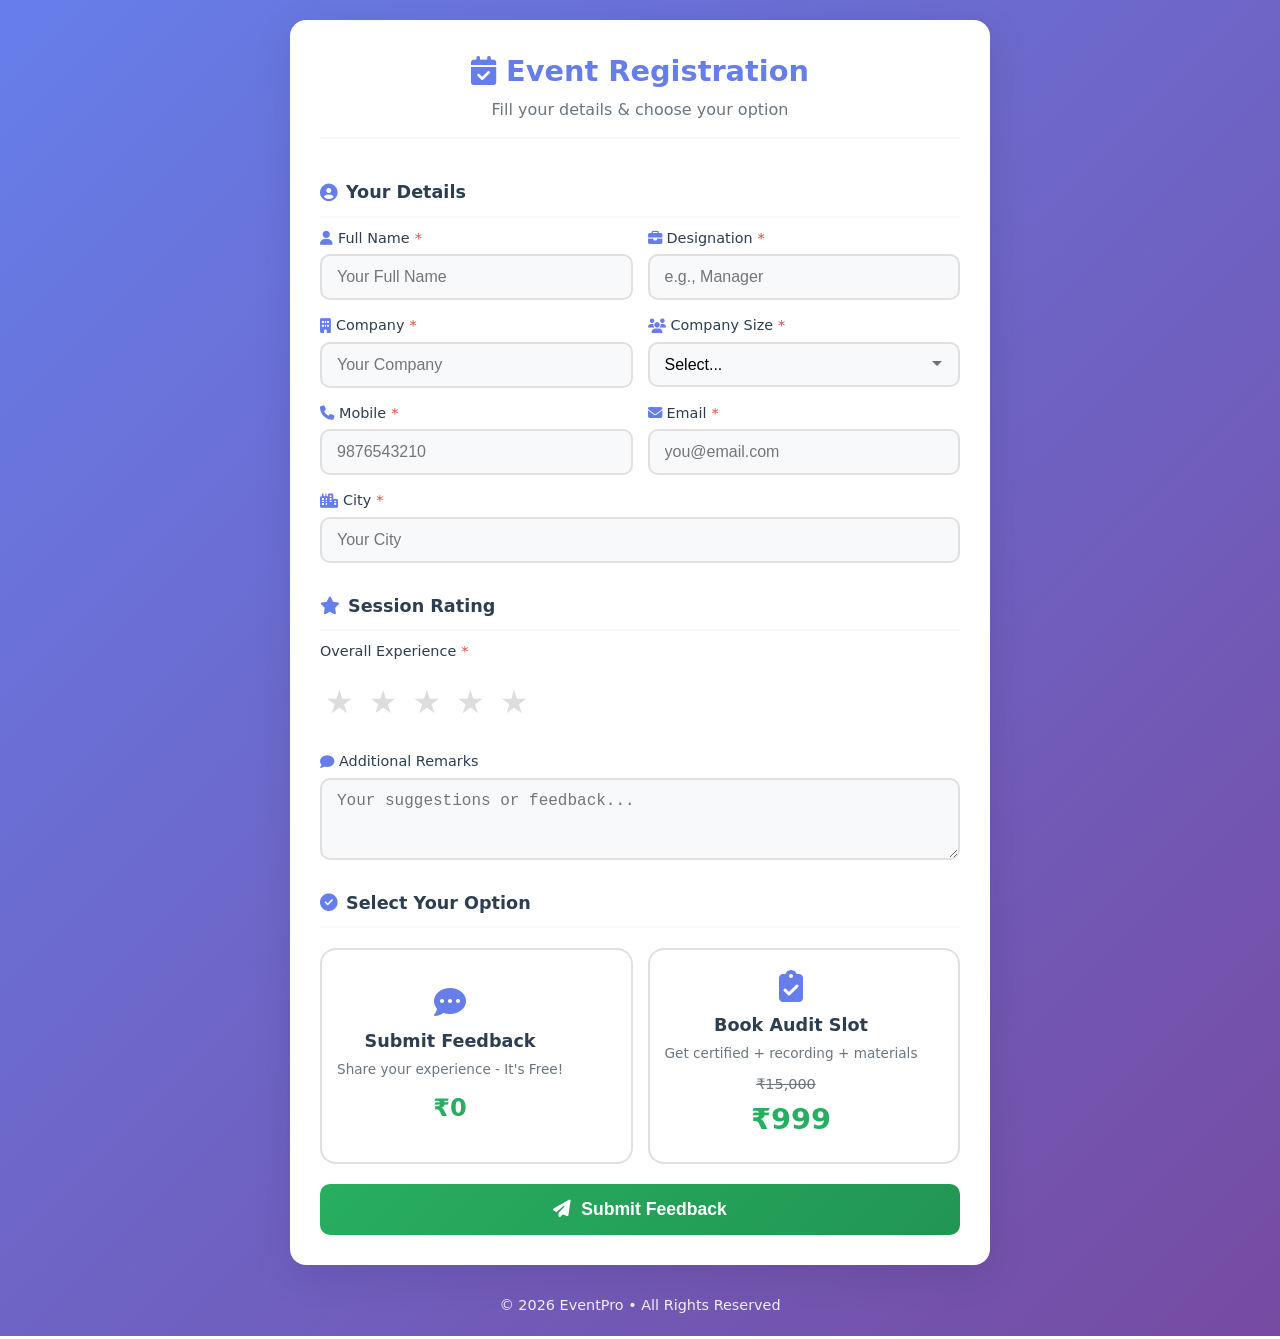
==== index.html @ dfa004ed "solve the error" ====
<!DOCTYPE html>
<html lang="en">
<head>
    <meta charset="UTF-8">
    <meta name="viewport" content="width=device-width, initial-scale=1.0, maximum-scale=1.0, user-scalable=no">
    <title>Event Registration - EventPro</title>
    <link rel="stylesheet" href="css/style.css">
    <link rel="stylesheet" href="https://cdnjs.cloudflare.com/ajax/libs/font-awesome/6.4.0/css/all.min.css">
</head>
<body>
    <div class="form-container">
        <!-- Header -->
        <div class="form-header">
            <h1><i class="fas fa-calendar-check"></i> Event Registration</h1>
            <p class="subtitle">Fill your details & choose your option</p>
        </div>
        
        <form id="unifiedForm" class="main-form" novalidate>
            <!-- Section 1: Personal Details -->
            <div class="section-title"><i class="fas fa-user-circle"></i> Your Details</div>
            
            <div class="form-row">
                <div class="field">
                    <label for="name"><i class="fas fa-user"></i> Full Name <span class="req">*</span></label>
                    <input type="text" id="name" name="name" placeholder="Your Full Name" required>
                </div>
                <div class="field">
                    <label for="designation"><i class="fas fa-briefcase"></i> Designation <span class="req">*</span></label>
                    <input type="text" id="designation" name="designation" placeholder="e.g., Manager" required>
                </div>
            </div>
            
            <div class="form-row">
                <div class="field">
                    <label for="company"><i class="fas fa-building"></i> Company <span class="req">*</span></label>
                    <input type="text" id="company" name="company" placeholder="Your Company" required>
                </div>
                <div class="field">
                    <label for="employees"><i class="fas fa-users"></i> Company Size <span class="req">*</span></label>
                    <select id="employees" name="employees" required>
                        <option value="">Select...</option>
                        <option value="1-10">1-10 Employees</option>
                        <option value="11-50">11-50 Employees</option>
                        <option value="51-200">51-200 Employees</option>
                        <option value="201-500">201-500 Employees</option>
                        <option value="500+">500+ Employees</option>
                    </select>
                </div>
            </div>
            
            <div class="form-row">
                <div class="field">
                    <label for="phone"><i class="fas fa-phone"></i> Mobile <span class="req">*</span></label>
                    <input type="tel" id="phone" name="phone" placeholder="9876543210" pattern="[6-9][0-9]{9}" required>
                </div>
                <div class="field">
                    <label for="email"><i class="fas fa-envelope"></i> Email <span class="req">*</span></label>
                    <input type="email" id="email" name="email" placeholder="you@email.com" required>
                </div>
            </div>
            
            <div class="form-row">
                <div class="field full">
                    <label for="city"><i class="fas fa-city"></i> City <span class="req">*</span></label>
                    <input type="text" id="city" name="city" placeholder="Your City" required>
                </div>
            </div>
            
            <!-- Section 2: Session Rating -->
            <div class="section-title"><i class="fas fa-star"></i> Session Rating</div>
            <div class="form-row">
                <div class="field full">
                    <label>Overall Experience <span class="req">*</span></label>
                    <div class="star-rating" id="starRating">
                        <input type="radio" id="star5" name="rating" value="5"><label for="star5">★</label>
                        <input type="radio" id="star4" name="rating" value="4"><label for="star4">★</label>
                        <input type="radio" id="star3" name="rating" value="3"><label for="star3">★</label>
                        <input type="radio" id="star2" name="rating" value="2"><label for="star2">★</label>
                        <input type="radio" id="star1" name="rating" value="1" required><label for="star1">★</label>
                    </div>
                </div>
            </div>
            
            <div class="form-row">
                <div class="field full">
                    <label for="remarks"><i class="fas fa-comment"></i> Additional Remarks</label>
                    <textarea id="remarks" name="remarks" rows="3" placeholder="Your suggestions or feedback..."></textarea>
                </div>
            </div>
            
            <!-- Section 3: Choose Your Option -->
            <div class="section-title"><i class="fas fa-check-circle"></i> Select Your Option</div>
            <div class="option-selector">
                <label class="option-card feedback-option" data-value="feedback">
                    <input type="radio" name="form_type" value="feedback" checked>
                    <div class="option-content">
                        <i class="fas fa-comment-dots"></i>
                        <h3>Submit Feedback</h3>
                        <p>Share your experience - It's Free!</p>
                        <span class="price">₹0</span>
                    </div>
                </label>
                
                <label class="option-card audit-option" data-value="audit">
                    <input type="radio" name="form_type" value="audit">
                    <div class="option-content">
                        <i class="fas fa-clipboard-check"></i>
                        <h3>Book Audit Slot</h3>
                        <p>Get certified + recording + materials</p>
                        <div class="price-box">
                            <span class="old-price">₹15,000</span>
                            <span class="new-price">₹999</span>
                        </div>
                    </div>
                </label>
            </div>
            
            <!-- Payment Info (Hidden by default) -->
            <div id="paymentInfo" class="payment-info hidden">
                <div class="payment-card">
                    <div class="price-display">
                        <span class="current-price">₹999</span>
                        <span class="original-price">₹15,000</span>
                        <span class="discount-badge">93% OFF</span>
                    </div>
                    <p><i class="fas fa-lock"></i> Secure payment via Razorpay</p>
                    <div class="payment-methods">
                        <span><i class="fas fa-credit-card"></i> Cards</span>
                        <span><i class="fas fa-wallet"></i> UPI</span>
                        <span><i class="fas fa-university"></i> Net Banking</span>
                    </div>
                </div>
            </div>
            
            <!-- Submit Button -->
            <div class="form-actions">
                <button type="submit" id="submitBtn" class="btn-submit">
                    <i class="fas fa-paper-plane"></i> <span id="btnText">Submit Feedback</span>
                </button>
            </div>
        </form>
        
        <!-- Success Message -->
        <div id="successMsg" class="success-message hidden">
            <div class="success-icon"><i class="fas fa-check-circle"></i></div>
            <h3 id="successTitle">Thank You!</h3>
            <p id="successText">Your feedback has been submitted successfully.</p>
            
            <div id="receiptSection" class="receipt-details hidden">
                <p><strong>Name:</strong> <span id="receiptName"></span></p>
                <p><strong>Email:</strong> <span id="receiptEmail"></span></p>
                <p><strong>Payment ID:</strong> <span id="receiptPaymentId"></span></p>
                <p><strong>Amount:</strong> <span id="receiptAmount"></span></p>
                <p><strong>Registration Type:</strong> <span id="receiptType"></span></p>
            </div>
            
            <div class="success-actions">
                <a href="index.html" class="btn-home"><i class="fas fa-home"></i> Back to Home</a>
            </div>
        </div>
    </div>
    
    <!-- Toast Notification -->
    <div id="toast" class="toast hidden"></div>
    
    <!-- Loader -->
    <div id="loader" class="loader hidden">
        <div class="spin"></div>
        <p id="loaderText">Processing...</p>
    </div>
    
    <footer>
        <p>© 2026 EventPro • All Rights Reserved</p>
    </footer>
    
    <script src="js/script.js"></script>
</body>
</html>
---- css/style.css ----
/* ===== VARIABLES ===== */
:root {
    --primary: #667eea;
    --primary-dark: #5568d3;
    --secondary: #764ba2;
    --success: #27ae60;
    --success-dark: #219653;
    --danger: #e74c3c;
    --warning: #f39c12;
    --dark: #2c3e50;
    --light: #f8f9fa;
    --gray: #6c757d;
    --border: #e0e0e0;
    --shadow: 0 10px 40px rgba(0,0,0,0.1);
    --radius: 16px;
    --radius-sm: 10px;
    --transition: all 0.3s ease;
}

/* ===== RESET ===== */
* {
    margin: 0;
    padding: 0;
    box-sizing: border-box;
}

body {
    font-family: 'Segoe UI', system-ui, sans-serif;
    background: linear-gradient(135deg, #667eea 0%, #764ba2 100%);
    min-height: 100vh;
    display: flex;
    flex-direction: column;
    align-items: center;
    justify-content: center;
    padding: 20px;
    color: var(--dark);
    line-height: 1.5;
}

/* ===== LANDING PAGE ===== */
.landing-body {
    background: linear-gradient(135deg, #667eea 0%, #764ba2 50%, #f093fb 100%);
}

.landing-wrapper {
    max-width: 1000px;
    width: 100%;
}

.landing-header {
    text-align: center;
    color: white;
    margin-bottom: 40px;
}

.landing-header h1 {
    font-size: 2.2rem;
    margin-bottom: 10px;
    text-shadow: 0 2px 10px rgba(0,0,0,0.2);
}

.landing-subtitle {
    font-size: 1.2rem;
    opacity: 0.95;
}

.cards-container {
    display: grid;
    grid-template-columns: repeat(auto-fit, minmax(300px, 1fr));
    gap: 30px;
    margin-bottom: 30px;
}

.selection-card {
    background: white;
    border-radius: var(--radius);
    padding: 30px 25px;
    text-align: center;
    position: relative;
    transition: var(--transition);
    box-shadow: var(--shadow);
}

.selection-card:hover {
    transform: translateY(-10px);
    box-shadow: 0 20px 50px rgba(0,0,0,0.2);
}

.feedback-card {
    border-top: 5px solid var(--success);
}

.audit-card {
    border-top: 5px solid var(--warning);
}

.card-icon {
    width: 80px;
    height: 80px;
    border-radius: 50%;
    display: flex;
    align-items: center;
    justify-content: center;
    margin: 0 auto 20px;
    font-size: 2.5rem;
    color: white;
}

.feedback-card .card-icon {
    background: linear-gradient(135deg, var(--success), var(--success-dark));
}

.audit-card .card-icon {
    background: linear-gradient(135deg, var(--warning), #e67e22);
}

.offer-badge {
    position: absolute;
    top: 15px;
    right: 15px;
    background: linear-gradient(135deg, #ff6b6b, #ee5a24);
    color: white;
    padding: 5px 15px;
    border-radius: 20px;
    font-weight: bold;
    font-size: 0.8rem;
    animation: pulse 2s infinite;
}

.selection-card h2 {
    margin-bottom: 10px;
    color: var(--dark);
}

.selection-card p {
    color: var(--gray);
    margin-bottom: 20px;
}

.price-tag {
    margin: 15px 0;
}

.old-price {
    font-size: 1.2rem;
    color: var(--gray);
    text-decoration: line-through;
    margin-right: 10px;
}

.new-price {
    font-size: 2rem;
    font-weight: bold;
    color: var(--success);
}

.card-features {
    display: flex;
    flex-wrap: wrap;
    gap: 10px;
    justify-content: center;
    margin: 20px 0;
}

.card-features span {
    background: var(--light);
    padding: 5px 12px;
    border-radius: 20px;
    font-size: 0.85rem;
    color: var(--gray);
}

.card-features i {
    color: var(--success);
    margin-right: 5px;
}

.card-btn {
    display: inline-block;
    padding: 12px 30px;
    border-radius: 30px;
    text-decoration: none;
    font-weight: 600;
    transition: var(--transition);
    margin-top: 10px;
}

.feedback-btn {
    background: var(--success);
    color: white;
}

.feedback-btn:hover {
    background: var(--success-dark);
    transform: scale(1.05);
}

.audit-btn {
    background: linear-gradient(135deg, var(--warning), #e67e22);
    color: white;
}

.audit-btn:hover {
    background: linear-gradient(135deg, #e67e22, #d35400);
    transform: scale(1.05);
}

.secure-badge {
    text-align: center;
    color: white;
    font-size: 1rem;
    margin-top: 30px;
    padding: 15px;
    background: rgba(255,255,255,0.1);
    border-radius: 40px;
    backdrop-filter: blur(10px);
}

/* ===== FORM CONTAINER ===== */
.form-container {
    background: white;
    border-radius: var(--radius);
    box-shadow: var(--shadow);
    width: 100%;
    max-width: 700px;
    padding: 30px;
    animation: slideUp 0.4s ease;
}

@keyframes slideUp {
    from { opacity: 0; transform: translateY(20px); }
    to { opacity: 1; transform: translateY(0); }
}

.form-nav {
    display: flex;
    align-items: center;
    gap: 20px;
    margin-bottom: 25px;
    padding-bottom: 15px;
    border-bottom: 2px solid var(--light);
}

.back-btn {
    color: var(--gray);
    text-decoration: none;
    font-size: 1rem;
    display: flex;
    align-items: center;
    gap: 5px;
    padding: 8px 15px;
    border-radius: 30px;
    background: var(--light);
    transition: var(--transition);
}

.back-btn:hover {
    background: var(--border);
    color: var(--dark);
}

.form-nav h2 {
    color: var(--primary);
    font-size: 1.4rem;
}

/* ===== FORM ELEMENTS ===== */
.section-title {
    font-size: 1.1rem;
    font-weight: 600;
    color: var(--dark);
    padding: 15px 0 10px;
    margin: 15px 0 10px;
    border-bottom: 2px solid var(--light);
    display: flex;
    align-items: center;
    gap: 8px;
}

.section-title i {
    color: var(--primary);
}

.form-row {
    display: grid;
    grid-template-columns: 1fr 1fr;
    gap: 15px;
    margin-bottom: 15px;
}

.field {
    display: flex;
    flex-direction: column;
    gap: 5px;
}

.field.full {
    grid-column: 1 / -1;
}

label {
    font-size: 0.9rem;
    font-weight: 500;
    color: var(--dark);
    display: flex;
    align-items: center;
    gap: 5px;
}

label i {
    color: var(--primary);
    font-size: 0.9rem;
}

.req {
    color: var(--danger);
}

input, textarea, select {
    padding: 12px 15px;
    border: 2px solid var(--border);
    border-radius: var(--radius-sm);
    font-size: 1rem;
    transition: var(--transition);
    background: var(--light);
    width: 100%;
}

input:focus, textarea:focus {
    outline: none;
    border-color: var(--primary);
    background: white;
    box-shadow: 0 0 0 3px rgba(102, 126, 234, 0.1);
}

input.invalid, textarea.invalid {
    border-color: var(--danger);
}

textarea {
    resize: vertical;
    min-height: 80px;
}

/* ===== STAR RATING ===== */
.star-rating {
    display: flex;
    flex-direction: row-reverse;
    justify-content: flex-end;
    gap: 5px;
    padding: 5px 0;
}

.star-rating input {
    display: none;
}

.star-rating label {
    font-size: 2rem;
    color: #ddd;
    cursor: pointer;
    transition: var(--transition);
    padding: 5px;
}

.star-rating label:hover,
.star-rating label:hover ~ label,
.star-rating input:checked ~ label {
    color: #ffc107;
    transform: scale(1.1);
}

/* ===== PAYMENT CARD ===== */
.payment-card {
    background: linear-gradient(135deg, #f8f9ff, #f0f4ff);
    border: 2px dashed var(--primary);
    border-radius: var(--radius);
    padding: 25px;
    margin: 20px 0;
    text-align: center;
}

.price-header {
    display: flex;
    justify-content: space-between;
    align-items: center;
    margin-bottom: 15px;
}

.price-label {
    font-weight: 600;
    color: var(--gray);
}

.offer-badge {
    background: var(--warning);
    color: white;
    padding: 5px 15px;
    border-radius: 20px;
    font-size: 0.8rem;
    font-weight: bold;
    position: static;
}

.price-display {
    margin: 20px 0;
}

.current-price {
    font-size: 3.5rem;
    font-weight: 900;
    color: var(--success);
    text-shadow: 0 2px 10px rgba(39, 174, 96, 0.2);
    display: block;
    line-height: 1;
}

.original-price {
    font-size: 1.2rem;
    color: var(--gray);
    text-decoration: line-through;
}

.pay-btn {
    background: linear-gradient(135deg, var(--primary), var(--secondary));
    color: white;
    border: none;
    padding: 15px 30px;
    border-radius: 40px;
    font-size: 1.1rem;
    font-weight: 600;
    cursor: pointer;
    display: inline-flex;
    align-items: center;
    justify-content: center;
    gap: 10px;
    width: 100%;
    transition: var(--transition);
    margin: 15px 0;
    box-shadow: 0 5px 20px rgba(102, 126, 234, 0.4);
}

.pay-btn:hover {
    transform: translateY(-2px);
    box-shadow: 0 8px 30px rgba(102, 126, 234, 0.6);
}

.payment-methods {
    display: flex;
    justify-content: center;
    gap: 20px;
    color: var(--gray);
    font-size: 0.9rem;
    margin: 10px 0;
}

.payment-methods i {
    color: var(--primary);
    margin-right: 5px;
}

.payment-status {
    font-size: 1rem;
    margin-top: 15px;
    padding: 10px;
    border-radius: var(--radius-sm);
}

.payment-status.pending {
    background: #fff3cd;
    color: #856404;
}

.payment-status.success {
    background: #d4edda;
    color: #155724;
}

/* ===== BUTTONS ===== */
.btn-submit, .btn-complete {
    width: 100%;
    padding: 15px;
    border: none;
    border-radius: var(--radius-sm);
    font-size: 1.1rem;
    font-weight: 600;
    cursor: pointer;
    display: flex;
    align-items: center;
    justify-content: center;
    gap: 10px;
    transition: var(--transition);
    margin-top: 20px;
}

.btn-submit {
    background: linear-gradient(135deg, var(--success), var(--success-dark));
    color: white;
}

.btn-complete {
    background: linear-gradient(135deg, var(--primary), var(--secondary));
    color: white;
}

.btn-submit:hover:not(:disabled), 
.btn-complete:hover:not(:disabled) {
    transform: translateY(-2px);
    box-shadow: 0 5px 20px rgba(0,0,0,0.2);
}

button:disabled {
    opacity: 0.6;
    cursor: not-allowed;
}

/* ===== SUCCESS MESSAGE ===== */
.success-message {
    text-align: center;
    padding: 40px 20px;
    animation: fadeIn 0.4s ease;
}

.success-icon {
    font-size: 5rem;
    color: var(--success);
    margin-bottom: 20px;
    animation: bounce 0.5s ease;
}

@keyframes bounce {
    0%, 100% { transform: scale(1); }
    50% { transform: scale(1.1); }
}

.success-message h3 {
    color: var(--dark);
    font-size: 1.8rem;
    margin-bottom: 15px;
}

.receipt-details {
    background: var(--light);
    border-radius: var(--radius);
    padding: 20px;
    margin: 20px 0;
    text-align: left;
    border-left: 4px solid var(--success);
}

.receipt-details p {
    margin: 10px 0;
    display: flex;
    justify-content: space-between;
}

.success-text {
    color: var(--success);
    font-weight: bold;
}

.success-actions {
    display: flex;
    gap: 15px;
    justify-content: center;
    margin-top: 25px;
}

.btn-print, .btn-home {
    padding: 12px 25px;
    border: none;
    border-radius: 30px;
    font-size: 1rem;
    font-weight: 600;
    cursor: pointer;
    text-decoration: none;
    display: inline-flex;
    align-items: center;
    gap: 8px;
    transition: var(--transition);
}

.btn-print {
    background: var(--light);
    color: var(--dark);
    border: 2px solid var(--border);
}

.btn-home {
    background: var(--primary);
    color: white;
}

.btn-print:hover {
    background: var(--border);
}

.btn-home:hover {
    background: var(--primary-dark);
}

/* ===== LOADER ===== */
.loader {
    position: fixed;
    top: 0; left: 0;
    width: 100%; height: 100%;
    background: rgba(255,255,255,0.95);
    display: flex;
    flex-direction: column;
    align-items: center;
    justify-content: center;
    z-index: 1000;
    gap: 20px;
    backdrop-filter: blur(5px);
}

.spin {
    width: 50px; height: 50px;
    border: 4px solid var(--border);
    border-top: 4px solid var(--primary);
    border-radius: 50%;
    animation: spin 1s linear infinite;
}

@keyframes spin {
    0% { transform: rotate(0deg); }
    100% { transform: rotate(360deg); }
}

/* ===== TOAST ===== */
.toast {
    position: fixed;
    top: 20px;
    right: 20px;
    left: 20px;
    max-width: 400px;
    margin: 0 auto;
    background: white;
    color: var(--dark);
    padding: 15px 20px;
    border-radius: 10px;
    box-shadow: var(--shadow);
    z-index: 2000;
    font-weight: 500;
    border-left: 4px solid var(--primary);
    animation: slideIn 0.3s ease;
}

@keyframes slideIn {
    from { transform: translateX(100%); opacity: 0; }
    to { transform: translateX(0); opacity: 1; }
}

/* ===== UTILITIES ===== */
.hidden {
    display: none !important;
}

footer {
    text-align: center;
    color: rgba(255,255,255,0.9);
    margin-top: 30px;
    font-size: 0.9rem;
}

@keyframes pulse {
    0%, 100% { transform: scale(1); }
    50% { transform: scale(1.05); }
}

/* ===== RESPONSIVE ===== */
@media (max-width: 600px) {
    body { padding: 10px; }
    
    .form-container { padding: 20px; }
    
    .form-row { grid-template-columns: 1fr; }
    
    .cards-container { grid-template-columns: 1fr; }
    
    .landing-header h1 { font-size: 1.6rem; }
    
    .current-price { font-size: 2.8rem; }
    
    .success-actions { flex-direction: column; }
    
    .btn-print, .btn-home { width: 100%; justify-content: center; }
}
/* ===== FORM HEADER ===== */
.form-header {
    text-align: center;
    margin-bottom: 25px;
    padding-bottom: 15px;
    border-bottom: 2px solid var(--light);
}

.form-header h1 {
    color: var(--primary);
    font-size: 1.8rem;
    margin-bottom: 5px;
}

.subtitle {
    color: var(--gray);
    font-size: 1rem;
}

/* ===== OPTION SELECTOR ===== */
.option-selector {
    display: grid;
    grid-template-columns: 1fr 1fr;
    gap: 15px;
    margin: 20px 0;
}

.option-card {
    border: 2px solid var(--border);
    border-radius: var(--radius);
    padding: 20px 15px;
    cursor: pointer;
    transition: var(--transition);
    text-align: center;
    position: relative;
}

.option-card input {
    position: absolute;
    opacity: 0;
    cursor: pointer;
}

.option-card:hover {
    border-color: var(--primary);
    transform: translateY(-3px);
}

.option-card.selected {
    border-color: var(--primary);
    background: linear-gradient(135deg, rgba(102,126,234,0.05), rgba(118,75,162,0.05));
    box-shadow: 0 5px 20px rgba(102,126,234,0.15);
}

.option-card.selected::after {
    content: '✓';
    position: absolute;
    top: 10px;
    right: 10px;
    background: var(--success);
    color: white;
    width: 24px;
    height: 24px;
    border-radius: 50%;
    display: flex;
    align-items: center;
    justify-content: center;
    font-size: 0.8rem;
    font-weight: bold;
}

.option-content i {
    font-size: 2rem;
    color: var(--primary);
    margin-bottom: 10px;
    display: block;
}

.option-content h3 {
    font-size: 1.1rem;
    margin: 10px 0 5px;
    color: var(--dark);
}

.option-content p {
    font-size: 0.85rem;
    color: var(--gray);
    margin-bottom: 10px;
}

.price {
    font-size: 1.5rem;
    font-weight: bold;
    color: var(--success);
}

.price-box {
    display: flex;
    flex-direction: column;
    align-items: center;
    gap: 3px;
}

.old-price {
    font-size: 0.9rem;
    color: var(--gray);
    text-decoration: line-through;
}

.new-price {
    font-size: 1.8rem;
    font-weight: bold;
    color: var(--success);
}

.discount-badge {
    background: var(--warning);
    color: white;
    padding: 3px 10px;
    border-radius: 12px;
    font-size: 0.75rem;
    font-weight: bold;
    margin-top: 5px;
    display: inline-block;
}

/* ===== PAYMENT INFO ===== */
.payment-info {
    margin: 20px 0;
    animation: slideDown 0.3s ease;
}

@keyframes slideDown {
    from { opacity: 0; transform: translateY(-10px); }
    to { opacity: 1; transform: translateY(0); }
}

.payment-card {
    background: linear-gradient(135deg, #f8f9ff, #f0f4ff);
    border: 2px dashed var(--primary);
    border-radius: var(--radius);
    padding: 20px;
    text-align: center;
}

.price-display {
    margin: 15px 0;
}

.current-price {
    font-size: 2.5rem;
    font-weight: 900;
    color: var(--success);
    display: block;
    line-height: 1;
}

.original-price {
    font-size: 1rem;
    color: var(--gray);
    text-decoration: line-through;
    margin-left: 10px;
}

.payment-methods {
    display: flex;
    justify-content: center;
    gap: 15px;
    color: var(--gray);
    font-size: 0.85rem;
    margin-top: 10px;
    flex-wrap: wrap;
}

.payment-methods i {
    color: var(--primary);
    margin-right: 3px;
}

/* ===== SELECT DROPDOWN ===== */
select {
    appearance: none;
    background-image: url("data:image/svg+xml,%3Csvg xmlns='http://www.w3.org/2000/svg' width='12' height='12' viewBox='0 0 12 12'%3E%3Cpath fill='%236c757d' d='M6 8L1 3h10z'/%3E%3C/svg%3E");
    background-repeat: no-repeat;
    background-position: right 15px center;
    padding-right: 35px;
}

/* ===== RESPONSIVE FOR OPTION CARDS ===== */
@media (max-width: 600px) {
    .option-selector {
        grid-template-columns: 1fr;
    }
    
    .payment-methods {
        flex-direction: column;
        gap: 8px;
    }
}
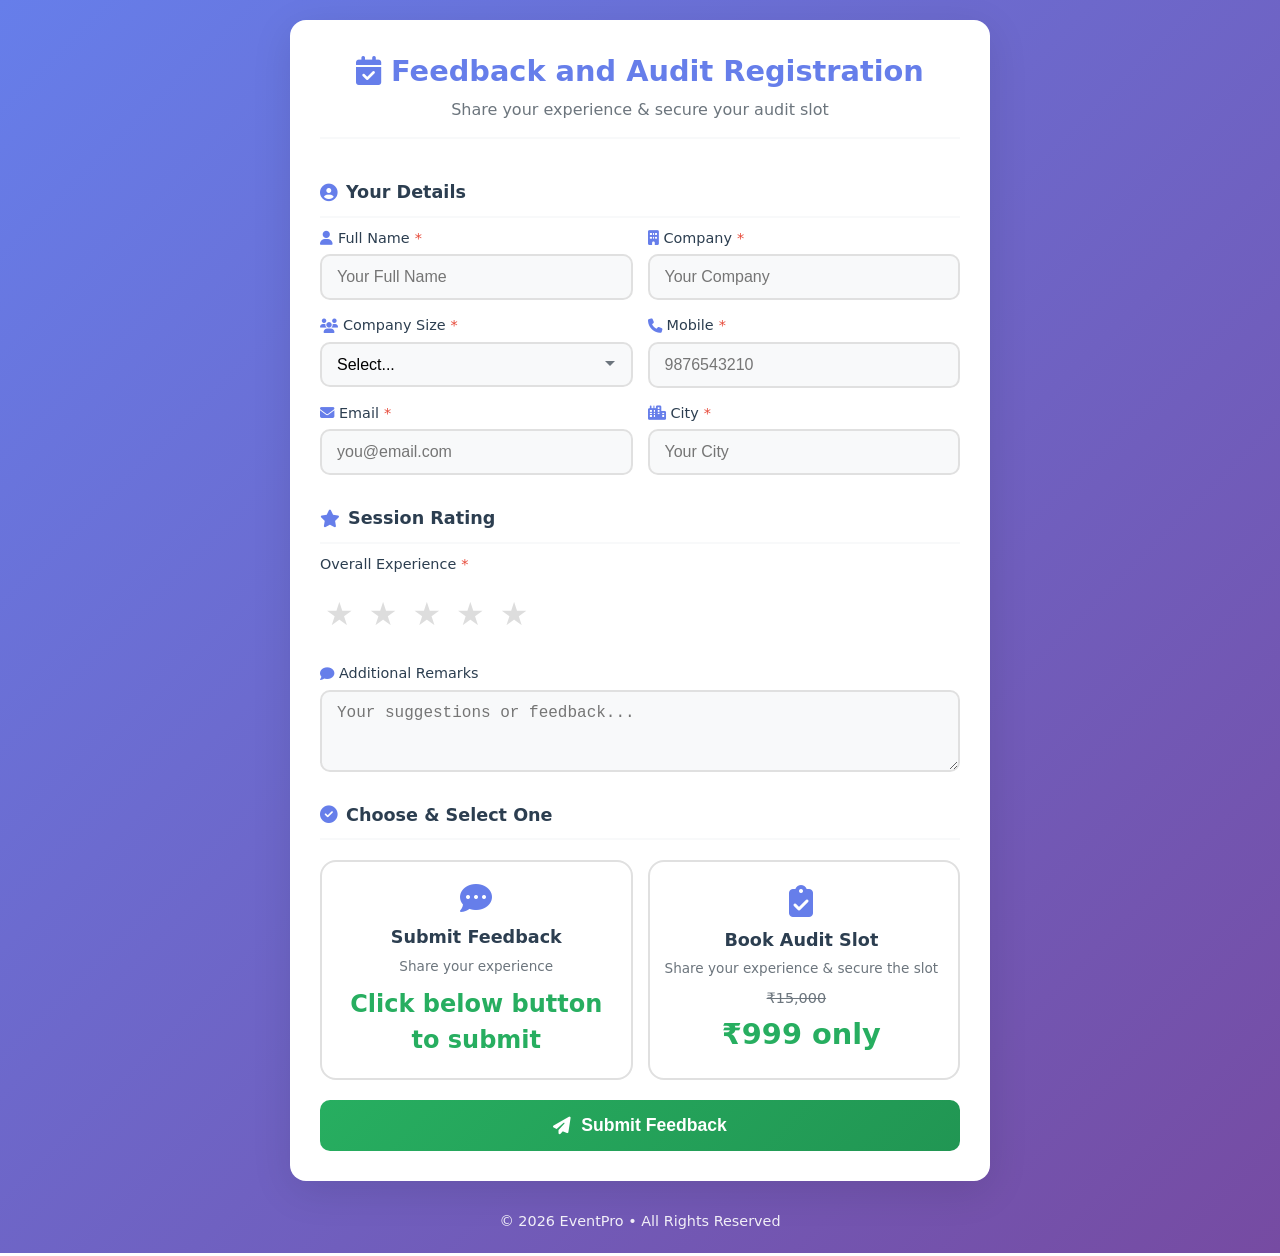
==== commit 92b06604: "solve the error" ====
--- a/index.html
+++ b/index.html
@@ -11,8 +11,8 @@
     <div class="form-container">
         <!-- Header -->
         <div class="form-header">
-            <h1><i class="fas fa-calendar-check"></i> Event Registration</h1>
-            <p class="subtitle">Fill your details & choose your option</p>
+            <h1><i class="fas fa-calendar-check"></i> Feedback and Audit Registration</h1>
+            <p class="subtitle">Share your experience & secure your audit slot</p>
         </div>
         
         <form id="unifiedForm" class="main-form" novalidate>
@@ -25,16 +25,12 @@
                     <input type="text" id="name" name="name" placeholder="Your Full Name" required>
                 </div>
                 <div class="field">
-                    <label for="designation"><i class="fas fa-briefcase"></i> Designation <span class="req">*</span></label>
-                    <input type="text" id="designation" name="designation" placeholder="e.g., Manager" required>
+                    <label for="company"><i class="fas fa-building"></i> Company <span class="req">*</span></label>
+                    <input type="text" id="company" name="company" placeholder="Your Company" required>
                 </div>
             </div>
             
             <div class="form-row">
-                <div class="field">
-                    <label for="company"><i class="fas fa-building"></i> Company <span class="req">*</span></label>
-                    <input type="text" id="company" name="company" placeholder="Your Company" required>
-                </div>
                 <div class="field">
                     <label for="employees"><i class="fas fa-users"></i> Company Size <span class="req">*</span></label>
                     <select id="employees" name="employees" required>
@@ -46,21 +42,18 @@
                         <option value="500+">500+ Employees</option>
                     </select>
                 </div>
+                <div class="field">
+                    <label for="phone"><i class="fas fa-phone"></i> Mobile <span class="req">*</span></label>
+                    <input type="tel" id="phone" name="phone" placeholder="9876543210" pattern="[6-9][0-9]{9}" required>
+                </div>
             </div>
             
             <div class="form-row">
                 <div class="field">
-                    <label for="phone"><i class="fas fa-phone"></i> Mobile <span class="req">*</span></label>
-                    <input type="tel" id="phone" name="phone" placeholder="9876543210" pattern="[6-9][0-9]{9}" required>
-                </div>
-                <div class="field">
                     <label for="email"><i class="fas fa-envelope"></i> Email <span class="req">*</span></label>
                     <input type="email" id="email" name="email" placeholder="you@email.com" required>
                 </div>
-            </div>
-            
-            <div class="form-row">
-                <div class="field full">
+                <div class="field">
                     <label for="city"><i class="fas fa-city"></i> City <span class="req">*</span></label>
                     <input type="text" id="city" name="city" placeholder="Your City" required>
                 </div>
@@ -89,15 +82,15 @@
             </div>
             
             <!-- Section 3: Choose Your Option -->
-            <div class="section-title"><i class="fas fa-check-circle"></i> Select Your Option</div>
+            <div class="section-title"><i class="fas fa-check-circle"></i> Choose & Select One</div>
             <div class="option-selector">
                 <label class="option-card feedback-option" data-value="feedback">
                     <input type="radio" name="form_type" value="feedback" checked>
                     <div class="option-content">
                         <i class="fas fa-comment-dots"></i>
                         <h3>Submit Feedback</h3>
-                        <p>Share your experience - It's Free!</p>
-                        <span class="price">₹0</span>
+                        <p>Share your experience</p>
+                        <span class="price">Click below button to submit</span>
                     </div>
                 </label>
                 
@@ -106,10 +99,10 @@
                     <div class="option-content">
                         <i class="fas fa-clipboard-check"></i>
                         <h3>Book Audit Slot</h3>
-                        <p>Get certified + recording + materials</p>
+                        <p>Share your experience & secure the slot</p>
                         <div class="price-box">
                             <span class="old-price">₹15,000</span>
-                            <span class="new-price">₹999</span>
+                            <span class="new-price">₹999 only</span>
                         </div>
                     </div>
                 </label>
@@ -119,7 +112,7 @@
             <div id="paymentInfo" class="payment-info hidden">
                 <div class="payment-card">
                     <div class="price-display">
-                        <span class="current-price">₹999</span>
+                        <span class="current-price">₹999 only</span>
                         <span class="original-price">₹15,000</span>
                         <span class="discount-badge">93% OFF</span>
                     </div>
@@ -150,8 +143,8 @@
                 <p><strong>Name:</strong> <span id="receiptName"></span></p>
                 <p><strong>Email:</strong> <span id="receiptEmail"></span></p>
                 <p><strong>Payment ID:</strong> <span id="receiptPaymentId"></span></p>
-                <p><strong>Amount:</strong> <span id="receiptAmount"></span></p>
-                <p><strong>Registration Type:</strong> <span id="receiptType"></span></p>
+                <p><strong>Amount:</strong> <span id="receiptAmount">₹999 only</span></p>
+                <p><strong>Registration Type:</strong> <span id="receiptType">Audit Slot Booking</span></p>
             </div>
             
             <div class="success-actions">
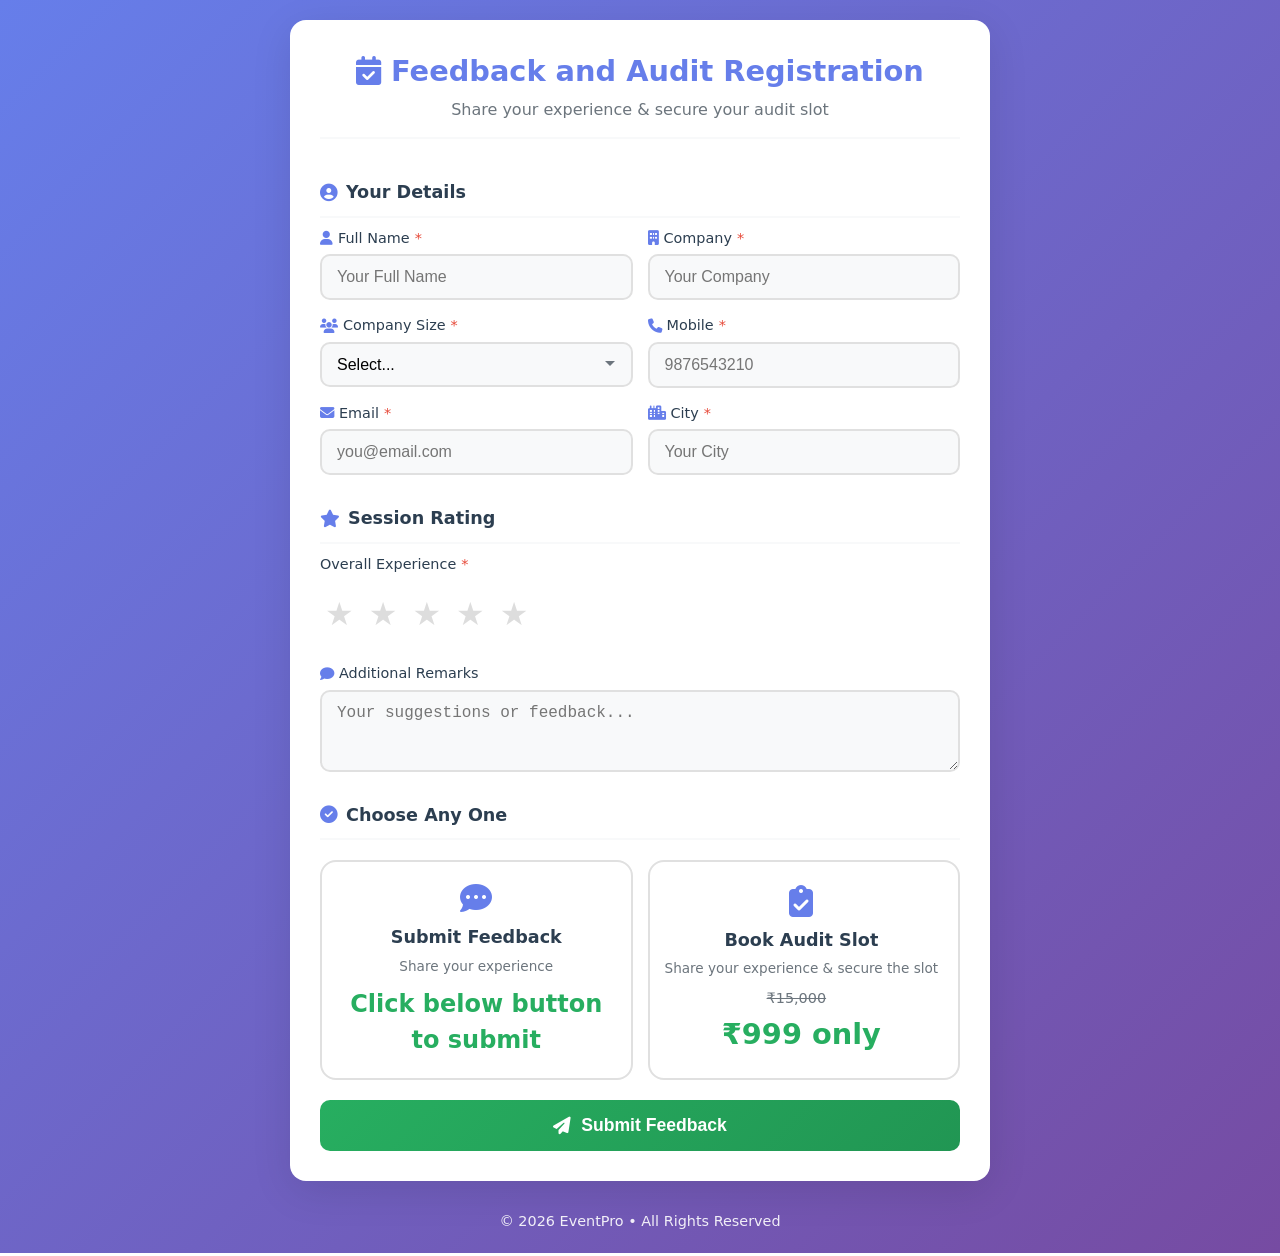
==== commit d3dfa7d9: "solve the error" ====
--- a/index.html
+++ b/index.html
@@ -82,7 +82,7 @@
             </div>
             
             <!-- Section 3: Choose Your Option -->
-            <div class="section-title"><i class="fas fa-check-circle"></i> Choose & Select One</div>
+            <div class="section-title"><i class="fas fa-check-circle"></i> Choose Any One</div>
             <div class="option-selector">
                 <label class="option-card feedback-option" data-value="feedback">
                     <input type="radio" name="form_type" value="feedback" checked>
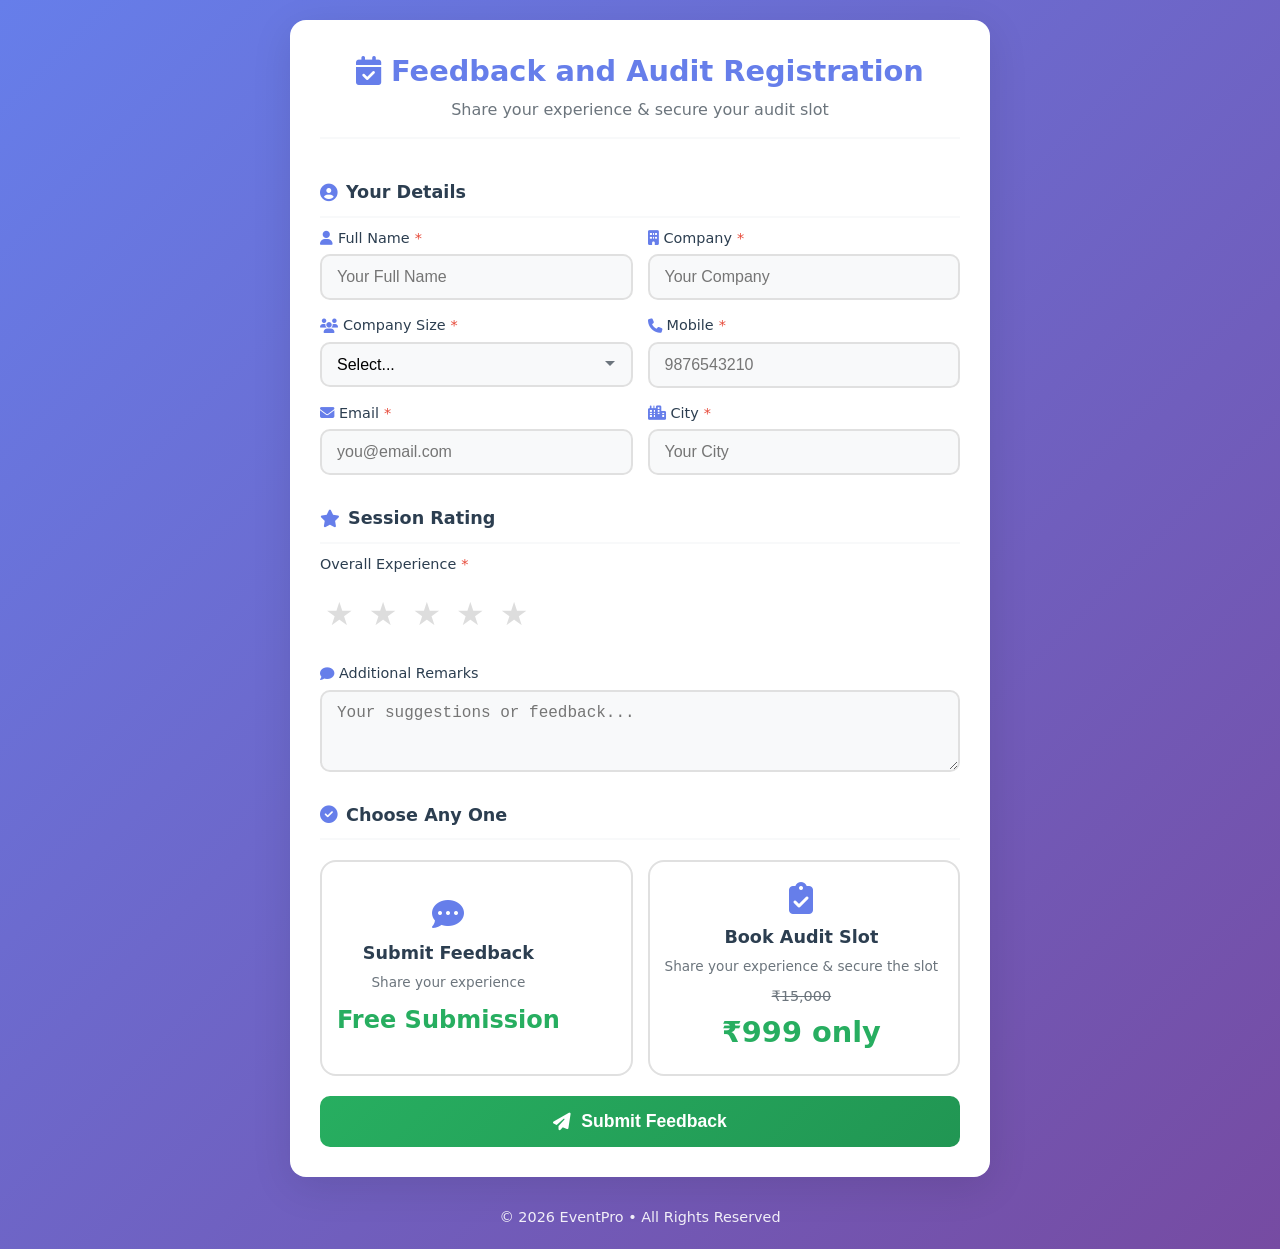
==== commit c19540b4: "solve the error" ====
--- a/index.html
+++ b/index.html
@@ -1,171 +1,190 @@
 <!DOCTYPE html>
 <html lang="en">
 <head>
-    <meta charset="UTF-8">
-    <meta name="viewport" content="width=device-width, initial-scale=1.0, maximum-scale=1.0, user-scalable=no">
-    <title>Event Registration - EventPro</title>
-    <link rel="stylesheet" href="css/style.css">
-    <link rel="stylesheet" href="https://cdnjs.cloudflare.com/ajax/libs/font-awesome/6.4.0/css/all.min.css">
+<meta charset="UTF-8">
+<meta name="viewport" content="width=device-width, initial-scale=1.0, maximum-scale=1.0, user-scalable=no">
+<title>Event Registration - EventPro</title>
+<link rel="stylesheet" href="css/style.css">
+<link rel="stylesheet" href="https://cdnjs.cloudflare.com/ajax/libs/font-awesome/6.4.0/css/all.min.css">
 </head>
 <body>
-    <div class="form-container">
-        <!-- Header -->
-        <div class="form-header">
-            <h1><i class="fas fa-calendar-check"></i> Feedback and Audit Registration</h1>
-            <p class="subtitle">Share your experience & secure your audit slot</p>
+<div class="form-container">
+  <!-- Header -->
+  <div class="form-header">
+    <h1><i class="fas fa-calendar-check"></i> Feedback and Audit Registration</h1>
+    <p class="subtitle">Share your experience & secure your audit slot</p>
+  </div>
+
+  <form id="unifiedForm" class="main-form" novalidate>
+    <!-- Section 1: Personal Details -->
+    <div class="section-title"><i class="fas fa-user-circle"></i> Your Details</div>
+    
+    <div class="form-row">
+      <div class="field">
+        <label for="name"><i class="fas fa-user"></i> Full Name <span class="req">*</span></label>
+        <input type="text" id="name" name="name" placeholder="Your Full Name" required>
+      </div>
+      <div class="field">
+        <label for="company"><i class="fas fa-building"></i> Company <span class="req">*</span></label>
+        <input type="text" id="company" name="company" placeholder="Your Company" required>
+      </div>
+    </div>
+
+    <div class="form-row">
+      <div class="field">
+        <label for="employees"><i class="fas fa-users"></i> Company Size <span class="req">*</span></label>
+        <select id="employees" name="employees" required>
+          <option value="">Select...</option>
+          <option value="1-10">1-10 Employees</option>
+          <option value="11-50">11-50 Employees</option>
+          <option value="51-200">51-200 Employees</option>
+          <option value="201-500">201-500 Employees</option>
+          <option value="500+">500+ Employees</option>
+        </select>
+      </div>
+      <div class="field">
+        <label for="phone"><i class="fas fa-phone"></i> Mobile <span class="req">*</span></label>
+        <input type="tel" id="phone" name="phone" placeholder="9876543210" pattern="[6-9][0-9]{9}" required>
+      </div>
+    </div>
+
+    <div class="form-row">
+      <div class="field">
+        <label for="email"><i class="fas fa-envelope"></i> Email <span class="req">*</span></label>
+        <input type="email" id="email" name="email" placeholder="you@email.com" required>
+      </div>
+      <div class="field">
+        <label for="city"><i class="fas fa-city"></i> City <span class="req">*</span></label>
+        <input type="text" id="city" name="city" placeholder="Your City" required>
+      </div>
+    </div>
+
+    <!-- Section 2: Session Rating -->
+    <div class="section-title"><i class="fas fa-star"></i> Session Rating</div>
+    <div class="form-row">
+      <div class="field full">
+        <label>Overall Experience <span class="req">*</span></label>
+        <div class="star-rating" id="starRating">
+          <input type="radio" id="star5" name="rating" value="5"><label for="star5">★</label>
+          <input type="radio" id="star4" name="rating" value="4"><label for="star4">★</label>
+          <input type="radio" id="star3" name="rating" value="3"><label for="star3">★</label>
+          <input type="radio" id="star2" name="rating" value="2"><label for="star2">★</label>
+          <input type="radio" id="star1" name="rating" value="1" required><label for="star1">★</label>
         </div>
-        
-        <form id="unifiedForm" class="main-form" novalidate>
-            <!-- Section 1: Personal Details -->
-            <div class="section-title"><i class="fas fa-user-circle"></i> Your Details</div>
-            
-            <div class="form-row">
-                <div class="field">
-                    <label for="name"><i class="fas fa-user"></i> Full Name <span class="req">*</span></label>
-                    <input type="text" id="name" name="name" placeholder="Your Full Name" required>
-                </div>
-                <div class="field">
-                    <label for="company"><i class="fas fa-building"></i> Company <span class="req">*</span></label>
-                    <input type="text" id="company" name="company" placeholder="Your Company" required>
-                </div>
-            </div>
-            
-            <div class="form-row">
-                <div class="field">
-                    <label for="employees"><i class="fas fa-users"></i> Company Size <span class="req">*</span></label>
-                    <select id="employees" name="employees" required>
-                        <option value="">Select...</option>
-                        <option value="1-10">1-10 Employees</option>
-                        <option value="11-50">11-50 Employees</option>
-                        <option value="51-200">51-200 Employees</option>
-                        <option value="201-500">201-500 Employees</option>
-                        <option value="500+">500+ Employees</option>
-                    </select>
-                </div>
-                <div class="field">
-                    <label for="phone"><i class="fas fa-phone"></i> Mobile <span class="req">*</span></label>
-                    <input type="tel" id="phone" name="phone" placeholder="9876543210" pattern="[6-9][0-9]{9}" required>
-                </div>
-            </div>
-            
-            <div class="form-row">
-                <div class="field">
-                    <label for="email"><i class="fas fa-envelope"></i> Email <span class="req">*</span></label>
-                    <input type="email" id="email" name="email" placeholder="you@email.com" required>
-                </div>
-                <div class="field">
-                    <label for="city"><i class="fas fa-city"></i> City <span class="req">*</span></label>
-                    <input type="text" id="city" name="city" placeholder="Your City" required>
-                </div>
-            </div>
-            
-            <!-- Section 2: Session Rating -->
-            <div class="section-title"><i class="fas fa-star"></i> Session Rating</div>
-            <div class="form-row">
-                <div class="field full">
-                    <label>Overall Experience <span class="req">*</span></label>
-                    <div class="star-rating" id="starRating">
-                        <input type="radio" id="star5" name="rating" value="5"><label for="star5">★</label>
-                        <input type="radio" id="star4" name="rating" value="4"><label for="star4">★</label>
-                        <input type="radio" id="star3" name="rating" value="3"><label for="star3">★</label>
-                        <input type="radio" id="star2" name="rating" value="2"><label for="star2">★</label>
-                        <input type="radio" id="star1" name="rating" value="1" required><label for="star1">★</label>
-                    </div>
-                </div>
-            </div>
-            
-            <div class="form-row">
-                <div class="field full">
-                    <label for="remarks"><i class="fas fa-comment"></i> Additional Remarks</label>
-                    <textarea id="remarks" name="remarks" rows="3" placeholder="Your suggestions or feedback..."></textarea>
-                </div>
-            </div>
-            
-            <!-- Section 3: Choose Your Option -->
-            <div class="section-title"><i class="fas fa-check-circle"></i> Choose Any One</div>
-            <div class="option-selector">
-                <label class="option-card feedback-option" data-value="feedback">
-                    <input type="radio" name="form_type" value="feedback" checked>
-                    <div class="option-content">
-                        <i class="fas fa-comment-dots"></i>
-                        <h3>Submit Feedback</h3>
-                        <p>Share your experience</p>
-                        <span class="price">Click below button to submit</span>
-                    </div>
-                </label>
-                
-                <label class="option-card audit-option" data-value="audit">
-                    <input type="radio" name="form_type" value="audit">
-                    <div class="option-content">
-                        <i class="fas fa-clipboard-check"></i>
-                        <h3>Book Audit Slot</h3>
-                        <p>Share your experience & secure the slot</p>
-                        <div class="price-box">
-                            <span class="old-price">₹15,000</span>
-                            <span class="new-price">₹999 only</span>
-                        </div>
-                    </div>
-                </label>
-            </div>
-            
-            <!-- Payment Info (Hidden by default) -->
-            <div id="paymentInfo" class="payment-info hidden">
-                <div class="payment-card">
-                    <div class="price-display">
-                        <span class="current-price">₹999 only</span>
-                        <span class="original-price">₹15,000</span>
-                        <span class="discount-badge">93% OFF</span>
-                    </div>
-                    <p><i class="fas fa-lock"></i> Secure payment via Razorpay</p>
-                    <div class="payment-methods">
-                        <span><i class="fas fa-credit-card"></i> Cards</span>
-                        <span><i class="fas fa-wallet"></i> UPI</span>
-                        <span><i class="fas fa-university"></i> Net Banking</span>
-                    </div>
-                </div>
-            </div>
-            
-            <!-- Submit Button -->
-            <div class="form-actions">
-                <button type="submit" id="submitBtn" class="btn-submit">
-                    <i class="fas fa-paper-plane"></i> <span id="btnText">Submit Feedback</span>
-                </button>
-            </div>
-        </form>
-        
-        <!-- Success Message -->
-        <div id="successMsg" class="success-message hidden">
-            <div class="success-icon"><i class="fas fa-check-circle"></i></div>
-            <h3 id="successTitle">Thank You!</h3>
-            <p id="successText">Your feedback has been submitted successfully.</p>
-            
-            <div id="receiptSection" class="receipt-details hidden">
-                <p><strong>Name:</strong> <span id="receiptName"></span></p>
-                <p><strong>Email:</strong> <span id="receiptEmail"></span></p>
-                <p><strong>Payment ID:</strong> <span id="receiptPaymentId"></span></p>
-                <p><strong>Amount:</strong> <span id="receiptAmount">₹999 only</span></p>
-                <p><strong>Registration Type:</strong> <span id="receiptType">Audit Slot Booking</span></p>
-            </div>
-            
-            <div class="success-actions">
-                <a href="index.html" class="btn-home"><i class="fas fa-home"></i> Back to Home</a>
-            </div>
+      </div>
+    </div>
+    <div class="form-row">
+      <div class="field full">
+        <label for="remarks"><i class="fas fa-comment"></i> Additional Remarks</label>
+        <textarea id="remarks" name="remarks" rows="3" placeholder="Your suggestions or feedback..."></textarea>
+      </div>
+    </div>
+
+    <!-- Section 3: Choose Your Option -->
+    <div class="section-title"><i class="fas fa-check-circle"></i> Choose Any One</div>
+    <div class="option-selector">
+      <label class="option-card feedback-option" data-value="feedback">
+        <input type="radio" name="form_type" value="feedback" checked>
+        <div class="option-content">
+          <i class="fas fa-comment-dots"></i>
+          <h3>Submit Feedback</h3>
+          <p>Share your experience</p>
+          <span class="price">Free Submission</span>
         </div>
+      </label>
+      <label class="option-card audit-option" data-value="audit">
+        <input type="radio" name="form_type" value="audit">
+        <div class="option-content">
+          <i class="fas fa-clipboard-check"></i>
+          <h3>Book Audit Slot</h3>
+          <p>Share your experience & secure the slot</p>
+          <div class="price-box">
+            <span class="old-price">₹15,000</span>
+            <span class="new-price">₹999 only</span>
+          </div>
+        </div>
+      </label>
     </div>
+
+    <!-- Payment Info (Hidden by default) -->
+    <div id="paymentInfo" class="payment-info hidden">
+      <div class="payment-card">
+        <div class="price-display">
+          <span class="current-price">₹999 only</span>
+          <span class="original-price">₹15,000</span>
+          <span class="discount-badge">93% OFF</span>
+        </div>
+        <p><i class="fas fa-lock"></i> Secure payment via Razorpay</p>
+        <div class="payment-methods">
+          <span><i class="fas fa-credit-card"></i> Cards</span>
+          <span><i class="fas fa-wallet"></i> UPI</span>
+          <span><i class="fas fa-university"></i> Net Banking</span>
+        </div>
+      </div>
+    </div>
+
+    <!-- Submit Button -->
+    <div class="form-actions">
+      <button type="submit" id="submitBtn" class="btn-submit">
+        <i class="fas fa-paper-plane"></i> <span id="btnText">Submit Feedback</span>
+      </button>
+    </div>
+  </form>
+
+  <!-- Success Message -->
+  <div id="successMsg" class="success-message hidden">
+    <div class="success-icon"><i class="fas fa-check-circle"></i></div>
+    <h3 id="successTitle">Thank You!</h3>
+    <p id="successText">Your feedback has been submitted successfully.</p>
     
-    <!-- Toast Notification -->
-    <div id="toast" class="toast hidden"></div>
-    
-    <!-- Loader -->
-    <div id="loader" class="loader hidden">
-        <div class="spin"></div>
-        <p id="loaderText">Processing...</p>
+    <div id="receiptSection" class="receipt-details hidden">
+      <p><strong>Name:</strong> <span id="receiptName"></span></p>
+      <p><strong>Email:</strong> <span id="receiptEmail"></span></p>
+      <p><strong>Payment ID:</strong> <span id="receiptPaymentId"></span></p>
+      <p><strong>Amount:</strong> <span id="receiptAmount">₹999 only</span></p>
+      <p><strong>Registration Type:</strong> <span id="receiptType">Audit Slot Booking</span></p>
     </div>
-    
-    <footer>
-        <p>© 2026 EventPro • All Rights Reserved</p>
-    </footer>
-    
-    <script src="js/script.js"></script>
+
+    <!-- Email Confirmation Message -->
+    <div class="email-confirmation">
+      <p><i class="fas fa-envelope"></i> 📧 <strong>Check your email!</strong> We've sent 2 important PDFs to <span id="userEmailDisplay"></span></p>
+    </div>
+
+    <!-- Social Media Follow Section -->
+    <div class="social-follow-section">
+      <p class="follow-text">🌟 Follow us for more content & updates:</p>
+      <div class="social-icons">
+        <a href="https://www.instagram.com/slci.in?igsh=Nm45dzI3eWc0Mm5q" target="_blank" class="social-btn instagram" title="Follow on Instagram">
+          <i class="fab fa-instagram"></i> Instagram
+        </a>
+        <a href="https://www.linkedin.com/company/shakti-legal-compliance-india/" target="_blank" class="social-btn linkedin" title="Connect on LinkedIn">
+          <i class="fab fa-linkedin-in"></i> LinkedIn
+        </a>
+        <a href="https://youtube.com/@shaktilegalcomplianceindia?si=oPeb9C0IcpA9CSh9" target="_blank" class="social-btn youtube" title="Subscribe on YouTube">
+          <i class="fab fa-youtube"></i> YouTube
+        </a>
+      </div>
+    </div>
+
+    <div class="success-actions">
+      <a href="index.html" class="btn-home"><i class="fas fa-home"></i> Back to Home</a>
+    </div>
+  </div>
+</div>
+
+<!-- Toast Notification -->
+<div id="toast" class="toast hidden"></div>
+
+<!-- Loader -->
+<div id="loader" class="loader hidden">
+  <div class="spin"></div>
+  <p id="loaderText">Processing...</p>
+</div>
+
+<footer>
+  <p>© 2026 EventPro • All Rights Reserved</p>
+</footer>
+
+<script src="js/script.js"></script>
 </body>
 </html>
--- a/css/style.css
+++ b/css/style.css
@@ -1,887 +1,500 @@
 /* ===== VARIABLES ===== */
 :root {
-    --primary: #667eea;
-    --primary-dark: #5568d3;
-    --secondary: #764ba2;
-    --success: #27ae60;
-    --success-dark: #219653;
-    --danger: #e74c3c;
-    --warning: #f39c12;
-    --dark: #2c3e50;
-    --light: #f8f9fa;
-    --gray: #6c757d;
-    --border: #e0e0e0;
-    --shadow: 0 10px 40px rgba(0,0,0,0.1);
-    --radius: 16px;
-    --radius-sm: 10px;
-    --transition: all 0.3s ease;
+  --primary: #667eea;
+  --primary-dark: #5568d3;
+  --secondary: #764ba2;
+  --success: #27ae60;
+  --success-dark: #219653;
+  --danger: #e74c3c;
+  --warning: #f39c12;
+  --dark: #2c3e50;
+  --light: #f8f9fa;
+  --gray: #6c757d;
+  --border: #e0e0e0;
+  --shadow: 0 10px 40px rgba(0,0,0,0.1);
+  --radius: 16px;
+  --radius-sm: 10px;
+  --transition: all 0.3s ease;
 }
 
 /* ===== RESET ===== */
-* {
-    margin: 0;
-    padding: 0;
-    box-sizing: border-box;
-}
+* { margin: 0; padding: 0; box-sizing: border-box; }
 
 body {
-    font-family: 'Segoe UI', system-ui, sans-serif;
-    background: linear-gradient(135deg, #667eea 0%, #764ba2 100%);
-    min-height: 100vh;
-    display: flex;
-    flex-direction: column;
-    align-items: center;
-    justify-content: center;
-    padding: 20px;
-    color: var(--dark);
-    line-height: 1.5;
-}
-
-/* ===== LANDING PAGE ===== */
-.landing-body {
-    background: linear-gradient(135deg, #667eea 0%, #764ba2 50%, #f093fb 100%);
-}
-
-.landing-wrapper {
-    max-width: 1000px;
-    width: 100%;
-}
-
-.landing-header {
-    text-align: center;
-    color: white;
-    margin-bottom: 40px;
-}
-
-.landing-header h1 {
-    font-size: 2.2rem;
-    margin-bottom: 10px;
-    text-shadow: 0 2px 10px rgba(0,0,0,0.2);
-}
-
-.landing-subtitle {
-    font-size: 1.2rem;
-    opacity: 0.95;
-}
-
-.cards-container {
-    display: grid;
-    grid-template-columns: repeat(auto-fit, minmax(300px, 1fr));
-    gap: 30px;
-    margin-bottom: 30px;
-}
-
-.selection-card {
-    background: white;
-    border-radius: var(--radius);
-    padding: 30px 25px;
-    text-align: center;
-    position: relative;
-    transition: var(--transition);
-    box-shadow: var(--shadow);
-}
-
-.selection-card:hover {
-    transform: translateY(-10px);
-    box-shadow: 0 20px 50px rgba(0,0,0,0.2);
-}
-
-.feedback-card {
-    border-top: 5px solid var(--success);
-}
-
-.audit-card {
-    border-top: 5px solid var(--warning);
-}
-
-.card-icon {
-    width: 80px;
-    height: 80px;
-    border-radius: 50%;
-    display: flex;
-    align-items: center;
-    justify-content: center;
-    margin: 0 auto 20px;
-    font-size: 2.5rem;
-    color: white;
-}
-
-.feedback-card .card-icon {
-    background: linear-gradient(135deg, var(--success), var(--success-dark));
-}
-
-.audit-card .card-icon {
-    background: linear-gradient(135deg, var(--warning), #e67e22);
-}
-
-.offer-badge {
-    position: absolute;
-    top: 15px;
-    right: 15px;
-    background: linear-gradient(135deg, #ff6b6b, #ee5a24);
-    color: white;
-    padding: 5px 15px;
-    border-radius: 20px;
-    font-weight: bold;
-    font-size: 0.8rem;
-    animation: pulse 2s infinite;
-}
-
-.selection-card h2 {
-    margin-bottom: 10px;
-    color: var(--dark);
-}
-
-.selection-card p {
-    color: var(--gray);
-    margin-bottom: 20px;
-}
-
-.price-tag {
-    margin: 15px 0;
-}
-
-.old-price {
-    font-size: 1.2rem;
-    color: var(--gray);
-    text-decoration: line-through;
-    margin-right: 10px;
-}
-
-.new-price {
-    font-size: 2rem;
-    font-weight: bold;
-    color: var(--success);
-}
-
-.card-features {
-    display: flex;
-    flex-wrap: wrap;
-    gap: 10px;
-    justify-content: center;
-    margin: 20px 0;
-}
-
-.card-features span {
-    background: var(--light);
-    padding: 5px 12px;
-    border-radius: 20px;
-    font-size: 0.85rem;
-    color: var(--gray);
-}
-
-.card-features i {
-    color: var(--success);
-    margin-right: 5px;
-}
-
-.card-btn {
-    display: inline-block;
-    padding: 12px 30px;
-    border-radius: 30px;
-    text-decoration: none;
-    font-weight: 600;
-    transition: var(--transition);
-    margin-top: 10px;
-}
-
-.feedback-btn {
-    background: var(--success);
-    color: white;
-}
-
-.feedback-btn:hover {
-    background: var(--success-dark);
-    transform: scale(1.05);
-}
-
-.audit-btn {
-    background: linear-gradient(135deg, var(--warning), #e67e22);
-    color: white;
-}
-
-.audit-btn:hover {
-    background: linear-gradient(135deg, #e67e22, #d35400);
-    transform: scale(1.05);
-}
-
-.secure-badge {
-    text-align: center;
-    color: white;
-    font-size: 1rem;
-    margin-top: 30px;
-    padding: 15px;
-    background: rgba(255,255,255,0.1);
-    border-radius: 40px;
-    backdrop-filter: blur(10px);
+  font-family: 'Segoe UI', system-ui, sans-serif;
+  background: linear-gradient(135deg, #667eea 0%, #764ba2 100%);
+  min-height: 100vh;
+  display: flex;
+  flex-direction: column;
+  align-items: center;
+  justify-content: center;
+  padding: 20px;
+  color: var(--dark);
+  line-height: 1.5;
 }
 
 /* ===== FORM CONTAINER ===== */
 .form-container {
-    background: white;
-    border-radius: var(--radius);
-    box-shadow: var(--shadow);
-    width: 100%;
-    max-width: 700px;
-    padding: 30px;
-    animation: slideUp 0.4s ease;
+  background: white;
+  border-radius: var(--radius);
+  box-shadow: var(--shadow);
+  width: 100%;
+  max-width: 700px;
+  padding: 30px;
+  animation: slideUp 0.4s ease;
 }
 
 @keyframes slideUp {
-    from { opacity: 0; transform: translateY(20px); }
-    to { opacity: 1; transform: translateY(0); }
-}
-
-.form-nav {
-    display: flex;
-    align-items: center;
-    gap: 20px;
-    margin-bottom: 25px;
-    padding-bottom: 15px;
-    border-bottom: 2px solid var(--light);
-}
-
-.back-btn {
-    color: var(--gray);
-    text-decoration: none;
-    font-size: 1rem;
-    display: flex;
-    align-items: center;
-    gap: 5px;
-    padding: 8px 15px;
-    border-radius: 30px;
-    background: var(--light);
-    transition: var(--transition);
-}
-
-.back-btn:hover {
-    background: var(--border);
-    color: var(--dark);
-}
-
-.form-nav h2 {
-    color: var(--primary);
-    font-size: 1.4rem;
+  from { opacity: 0; transform: translateY(20px); }
+  to { opacity: 1; transform: translateY(0); }
 }
 
 /* ===== FORM ELEMENTS ===== */
+.form-header {
+  text-align: center;
+  margin-bottom: 25px;
+  padding-bottom: 15px;
+  border-bottom: 2px solid var(--light);
+}
+.form-header h1 {
+  color: var(--primary);
+  font-size: 1.8rem;
+  margin-bottom: 5px;
+}
+.subtitle {
+  color: var(--gray);
+  font-size: 1rem;
+}
+
 .section-title {
-    font-size: 1.1rem;
-    font-weight: 600;
-    color: var(--dark);
-    padding: 15px 0 10px;
-    margin: 15px 0 10px;
-    border-bottom: 2px solid var(--light);
-    display: flex;
-    align-items: center;
-    gap: 8px;
-}
-
-.section-title i {
-    color: var(--primary);
-}
+  font-size: 1.1rem;
+  font-weight: 600;
+  color: var(--dark);
+  padding: 15px 0 10px;
+  margin: 15px 0 10px;
+  border-bottom: 2px solid var(--light);
+  display: flex;
+  align-items: center;
+  gap: 8px;
+}
+.section-title i { color: var(--primary); }
 
 .form-row {
-    display: grid;
-    grid-template-columns: 1fr 1fr;
-    gap: 15px;
-    margin-bottom: 15px;
-}
-
-.field {
-    display: flex;
-    flex-direction: column;
-    gap: 5px;
-}
-
-.field.full {
-    grid-column: 1 / -1;
-}
+  display: grid;
+  grid-template-columns: 1fr 1fr;
+  gap: 15px;
+  margin-bottom: 15px;
+}
+.field { display: flex; flex-direction: column; gap: 5px; }
+.field.full { grid-column: 1 / -1; }
 
 label {
-    font-size: 0.9rem;
-    font-weight: 500;
-    color: var(--dark);
-    display: flex;
-    align-items: center;
-    gap: 5px;
-}
-
-label i {
-    color: var(--primary);
-    font-size: 0.9rem;
-}
-
-.req {
-    color: var(--danger);
-}
+  font-size: 0.9rem;
+  font-weight: 500;
+  color: var(--dark);
+  display: flex;
+  align-items: center;
+  gap: 5px;
+}
+label i { color: var(--primary); font-size: 0.9rem; }
+.req { color: var(--danger); }
 
 input, textarea, select {
-    padding: 12px 15px;
-    border: 2px solid var(--border);
-    border-radius: var(--radius-sm);
-    font-size: 1rem;
-    transition: var(--transition);
-    background: var(--light);
-    width: 100%;
-}
-
-input:focus, textarea:focus {
-    outline: none;
-    border-color: var(--primary);
-    background: white;
-    box-shadow: 0 0 0 3px rgba(102, 126, 234, 0.1);
-}
-
-input.invalid, textarea.invalid {
-    border-color: var(--danger);
-}
-
-textarea {
-    resize: vertical;
-    min-height: 80px;
-}
+  padding: 12px 15px;
+  border: 2px solid var(--border);
+  border-radius: var(--radius-sm);
+  font-size: 1rem;
+  transition: var(--transition);
+  background: var(--light);
+  width: 100%;
+}
+input:focus, textarea:focus, select:focus {
+  outline: none;
+  border-color: var(--primary);
+  background: white;
+  box-shadow: 0 0 0 3px rgba(102, 126, 234, 0.1);
+}
+input.invalid, textarea.invalid { border-color: var(--danger); }
+textarea { resize: vertical; min-height: 80px; }
 
 /* ===== STAR RATING ===== */
 .star-rating {
-    display: flex;
-    flex-direction: row-reverse;
-    justify-content: flex-end;
-    gap: 5px;
-    padding: 5px 0;
-}
-
-.star-rating input {
-    display: none;
-}
-
+  display: flex;
+  flex-direction: row-reverse;
+  justify-content: flex-end;
+  gap: 5px;
+  padding: 5px 0;
+}
+.star-rating input { display: none; }
 .star-rating label {
-    font-size: 2rem;
-    color: #ddd;
-    cursor: pointer;
-    transition: var(--transition);
-    padding: 5px;
-}
-
+  font-size: 2rem;
+  color: #ddd;
+  cursor: pointer;
+  transition: var(--transition);
+  padding: 5px;
+}
 .star-rating label:hover,
 .star-rating label:hover ~ label,
 .star-rating input:checked ~ label {
-    color: #ffc107;
-    transform: scale(1.1);
-}
-
-/* ===== PAYMENT CARD ===== */
+  color: #ffc107;
+  transform: scale(1.1);
+}
+
+/* ===== OPTION SELECTOR ===== */
+.option-selector {
+  display: grid;
+  grid-template-columns: 1fr 1fr;
+  gap: 15px;
+  margin: 20px 0;
+}
+.option-card {
+  border: 2px solid var(--border);
+  border-radius: var(--radius);
+  padding: 20px 15px;
+  cursor: pointer;
+  transition: var(--transition);
+  text-align: center;
+  position: relative;
+}
+.option-card input { position: absolute; opacity: 0; cursor: pointer; }
+.option-card:hover {
+  border-color: var(--primary);
+  transform: translateY(-3px);
+}
+.option-card.selected {
+  border-color: var(--primary);
+  background: linear-gradient(135deg, rgba(102,126,234,0.05), rgba(118,75,162,0.05));
+  box-shadow: 0 5px 20px rgba(102,126,234,0.15);
+}
+.option-card.selected::after {
+  content: '✓';
+  position: absolute;
+  top: 10px;
+  right: 10px;
+  background: var(--success);
+  color: white;
+  width: 24px;
+  height: 24px;
+  border-radius: 50%;
+  display: flex;
+  align-items: center;
+  justify-content: center;
+  font-size: 0.8rem;
+  font-weight: bold;
+}
+.option-content i {
+  font-size: 2rem;
+  color: var(--primary);
+  margin-bottom: 10px;
+  display: block;
+}
+.option-content h3 {
+  font-size: 1.1rem;
+  margin: 10px 0 5px;
+  color: var(--dark);
+}
+.option-content p {
+  font-size: 0.85rem;
+  color: var(--gray);
+  margin-bottom: 10px;
+}
+.price {
+  font-size: 1.5rem;
+  font-weight: bold;
+  color: var(--success);
+}
+.price-box {
+  display: flex;
+  flex-direction: column;
+  align-items: center;
+  gap: 3px;
+}
+.old-price {
+  font-size: 0.9rem;
+  color: var(--gray);
+  text-decoration: line-through;
+}
+.new-price {
+  font-size: 1.8rem;
+  font-weight: bold;
+  color: var(--success);
+}
+.discount-badge {
+  background: var(--warning);
+  color: white;
+  padding: 3px 10px;
+  border-radius: 12px;
+  font-size: 0.75rem;
+  font-weight: bold;
+  margin-top: 5px;
+  display: inline-block;
+}
+
+/* ===== PAYMENT INFO ===== */
+.payment-info {
+  margin: 20px 0;
+  animation: slideDown 0.3s ease;
+}
+@keyframes slideDown {
+  from { opacity: 0; transform: translateY(-10px); }
+  to { opacity: 1; transform: translateY(0); }
+}
 .payment-card {
-    background: linear-gradient(135deg, #f8f9ff, #f0f4ff);
-    border: 2px dashed var(--primary);
-    border-radius: var(--radius);
-    padding: 25px;
-    margin: 20px 0;
-    text-align: center;
-}
-
-.price-header {
-    display: flex;
-    justify-content: space-between;
-    align-items: center;
-    margin-bottom: 15px;
-}
-
-.price-label {
-    font-weight: 600;
-    color: var(--gray);
-}
-
-.offer-badge {
-    background: var(--warning);
-    color: white;
-    padding: 5px 15px;
-    border-radius: 20px;
-    font-size: 0.8rem;
-    font-weight: bold;
-    position: static;
-}
-
-.price-display {
-    margin: 20px 0;
-}
-
+  background: linear-gradient(135deg, #f8f9ff, #f0f4ff);
+  border: 2px dashed var(--primary);
+  border-radius: var(--radius);
+  padding: 20px;
+  text-align: center;
+}
+.price-display { margin: 15px 0; }
 .current-price {
-    font-size: 3.5rem;
-    font-weight: 900;
-    color: var(--success);
-    text-shadow: 0 2px 10px rgba(39, 174, 96, 0.2);
-    display: block;
-    line-height: 1;
-}
-
+  font-size: 2.5rem;
+  font-weight: 900;
+  color: var(--success);
+  display: block;
+  line-height: 1;
+}
 .original-price {
-    font-size: 1.2rem;
-    color: var(--gray);
-    text-decoration: line-through;
-}
-
-.pay-btn {
-    background: linear-gradient(135deg, var(--primary), var(--secondary));
-    color: white;
-    border: none;
-    padding: 15px 30px;
-    border-radius: 40px;
-    font-size: 1.1rem;
-    font-weight: 600;
-    cursor: pointer;
-    display: inline-flex;
-    align-items: center;
-    justify-content: center;
-    gap: 10px;
-    width: 100%;
-    transition: var(--transition);
-    margin: 15px 0;
-    box-shadow: 0 5px 20px rgba(102, 126, 234, 0.4);
-}
-
-.pay-btn:hover {
-    transform: translateY(-2px);
-    box-shadow: 0 8px 30px rgba(102, 126, 234, 0.6);
-}
-
+  font-size: 1rem;
+  color: var(--gray);
+  text-decoration: line-through;
+  margin-left: 10px;
+}
 .payment-methods {
-    display: flex;
-    justify-content: center;
-    gap: 20px;
-    color: var(--gray);
-    font-size: 0.9rem;
-    margin: 10px 0;
-}
-
-.payment-methods i {
-    color: var(--primary);
-    margin-right: 5px;
-}
-
-.payment-status {
-    font-size: 1rem;
-    margin-top: 15px;
-    padding: 10px;
-    border-radius: var(--radius-sm);
-}
-
-.payment-status.pending {
-    background: #fff3cd;
-    color: #856404;
-}
-
-.payment-status.success {
-    background: #d4edda;
-    color: #155724;
-}
+  display: flex;
+  justify-content: center;
+  gap: 15px;
+  color: var(--gray);
+  font-size: 0.85rem;
+  margin-top: 10px;
+  flex-wrap: wrap;
+}
+.payment-methods i { color: var(--primary); margin-right: 3px; }
 
 /* ===== BUTTONS ===== */
 .btn-submit, .btn-complete {
-    width: 100%;
-    padding: 15px;
-    border: none;
-    border-radius: var(--radius-sm);
-    font-size: 1.1rem;
-    font-weight: 600;
-    cursor: pointer;
-    display: flex;
-    align-items: center;
-    justify-content: center;
-    gap: 10px;
-    transition: var(--transition);
-    margin-top: 20px;
-}
-
+  width: 100%;
+  padding: 15px;
+  border: none;
+  border-radius: var(--radius-sm);
+  font-size: 1.1rem;
+  font-weight: 600;
+  cursor: pointer;
+  display: flex;
+  align-items: center;
+  justify-content: center;
+  gap: 10px;
+  transition: var(--transition);
+  margin-top: 20px;
+}
 .btn-submit {
-    background: linear-gradient(135deg, var(--success), var(--success-dark));
-    color: white;
-}
-
-.btn-complete {
-    background: linear-gradient(135deg, var(--primary), var(--secondary));
-    color: white;
-}
-
-.btn-submit:hover:not(:disabled), 
-.btn-complete:hover:not(:disabled) {
-    transform: translateY(-2px);
-    box-shadow: 0 5px 20px rgba(0,0,0,0.2);
-}
-
-button:disabled {
-    opacity: 0.6;
-    cursor: not-allowed;
-}
+  background: linear-gradient(135deg, var(--success), var(--success-dark));
+  color: white;
+}
+.btn-submit:hover:not(:disabled) {
+  transform: translateY(-2px);
+  box-shadow: 0 5px 20px rgba(0,0,0,0.2);
+}
+button:disabled { opacity: 0.6; cursor: not-allowed; }
 
 /* ===== SUCCESS MESSAGE ===== */
 .success-message {
-    text-align: center;
-    padding: 40px 20px;
-    animation: fadeIn 0.4s ease;
-}
-
+  text-align: center;
+  padding: 40px 20px;
+  animation: fadeIn 0.4s ease;
+}
 .success-icon {
-    font-size: 5rem;
-    color: var(--success);
-    margin-bottom: 20px;
-    animation: bounce 0.5s ease;
-}
-
+  font-size: 5rem;
+  color: var(--success);
+  margin-bottom: 20px;
+  animation: bounce 0.5s ease;
+}
 @keyframes bounce {
-    0%, 100% { transform: scale(1); }
-    50% { transform: scale(1.1); }
-}
-
+  0%, 100% { transform: scale(1); }
+  50% { transform: scale(1.1); }
+}
 .success-message h3 {
-    color: var(--dark);
-    font-size: 1.8rem;
-    margin-bottom: 15px;
-}
-
+  color: var(--dark);
+  font-size: 1.8rem;
+  margin-bottom: 15px;
+}
 .receipt-details {
-    background: var(--light);
-    border-radius: var(--radius);
-    padding: 20px;
-    margin: 20px 0;
-    text-align: left;
-    border-left: 4px solid var(--success);
-}
-
+  background: var(--light);
+  border-radius: var(--radius);
+  padding: 20px;
+  margin: 20px 0;
+  text-align: left;
+  border-left: 4px solid var(--success);
+}
 .receipt-details p {
-    margin: 10px 0;
-    display: flex;
-    justify-content: space-between;
-}
-
-.success-text {
-    color: var(--success);
-    font-weight: bold;
-}
-
+  margin: 10px 0;
+  display: flex;
+  justify-content: space-between;
+}
+
+/* ===== EMAIL CONFIRMATION ===== */
+.email-confirmation {
+  background: linear-gradient(135deg, #e8f5e9, #c8e6c9);
+  border: 2px solid var(--success);
+  border-radius: var(--radius-sm);
+  padding: 15px 20px;
+  margin: 20px 0;
+  color: var(--dark);
+  font-weight: 500;
+}
+.email-confirmation i { color: var(--success); margin-right: 8px; }
+
+/* ===== SOCIAL MEDIA SECTION ===== */
+.social-follow-section {
+  margin: 25px 0;
+  padding: 20px;
+  background: linear-gradient(135deg, #f8f9ff, #f0f4ff);
+  border-radius: var(--radius);
+  border: 1px solid var(--border);
+}
+.follow-text {
+  font-size: 1rem;
+  color: var(--dark);
+  margin-bottom: 15px;
+  font-weight: 500;
+}
+.social-icons {
+  display: flex;
+  gap: 12px;
+  justify-content: center;
+  flex-wrap: wrap;
+}
+.social-btn {
+  display: inline-flex;
+  align-items: center;
+  gap: 8px;
+  padding: 10px 20px;
+  border-radius: 30px;
+  text-decoration: none;
+  font-weight: 600;
+  font-size: 0.95rem;
+  transition: var(--transition);
+  color: white;
+}
+.social-btn i { font-size: 1.1rem; }
+.social-btn.instagram {
+  background: linear-gradient(45deg, #f09433, #e6683c, #dc2743, #cc2366, #bc1888);
+}
+.social-btn.linkedin {
+  background: linear-gradient(135deg, #0077b5, #00a0dc);
+}
+.social-btn.youtube {
+  background: linear-gradient(135deg, #ff0000, #cc181e);
+}
+.social-btn:hover {
+  transform: translateY(-3px);
+  box-shadow: 0 5px 20px rgba(0,0,0,0.2);
+  filter: brightness(1.1);
+}
+
+/* ===== SUCCESS ACTIONS ===== */
 .success-actions {
-    display: flex;
-    gap: 15px;
-    justify-content: center;
-    margin-top: 25px;
-}
-
-.btn-print, .btn-home {
-    padding: 12px 25px;
-    border: none;
-    border-radius: 30px;
-    font-size: 1rem;
-    font-weight: 600;
-    cursor: pointer;
-    text-decoration: none;
-    display: inline-flex;
-    align-items: center;
-    gap: 8px;
-    transition: var(--transition);
-}
-
-.btn-print {
-    background: var(--light);
-    color: var(--dark);
-    border: 2px solid var(--border);
-}
-
+  display: flex;
+  gap: 15px;
+  justify-content: center;
+  margin-top: 25px;
+}
 .btn-home {
-    background: var(--primary);
-    color: white;
-}
-
-.btn-print:hover {
-    background: var(--border);
-}
-
+  padding: 12px 25px;
+  border: none;
+  border-radius: 30px;
+  font-size: 1rem;
+  font-weight: 600;
+  cursor: pointer;
+  text-decoration: none;
+  display: inline-flex;
+  align-items: center;
+  gap: 8px;
+  transition: var(--transition);
+  background: var(--primary);
+  color: white;
+}
 .btn-home:hover {
-    background: var(--primary-dark);
+  background: var(--primary-dark);
+  transform: translateY(-2px);
 }
 
 /* ===== LOADER ===== */
 .loader {
-    position: fixed;
-    top: 0; left: 0;
-    width: 100%; height: 100%;
-    background: rgba(255,255,255,0.95);
-    display: flex;
-    flex-direction: column;
-    align-items: center;
-    justify-content: center;
-    z-index: 1000;
-    gap: 20px;
-    backdrop-filter: blur(5px);
-}
-
+  position: fixed;
+  top: 0; left: 0;
+  width: 100%; height: 100%;
+  background: rgba(255,255,255,0.95);
+  display: flex;
+  flex-direction: column;
+  align-items: center;
+  justify-content: center;
+  z-index: 1000;
+  gap: 20px;
+  backdrop-filter: blur(5px);
+}
 .spin {
-    width: 50px; height: 50px;
-    border: 4px solid var(--border);
-    border-top: 4px solid var(--primary);
-    border-radius: 50%;
-    animation: spin 1s linear infinite;
-}
-
+  width: 50px; height: 50px;
+  border: 4px solid var(--border);
+  border-top: 4px solid var(--primary);
+  border-radius: 50%;
+  animation: spin 1s linear infinite;
+}
 @keyframes spin {
-    0% { transform: rotate(0deg); }
-    100% { transform: rotate(360deg); }
+  0% { transform: rotate(0deg); }
+  100% { transform: rotate(360deg); }
 }
 
 /* ===== TOAST ===== */
 .toast {
-    position: fixed;
-    top: 20px;
-    right: 20px;
-    left: 20px;
-    max-width: 400px;
-    margin: 0 auto;
-    background: white;
-    color: var(--dark);
-    padding: 15px 20px;
-    border-radius: 10px;
-    box-shadow: var(--shadow);
-    z-index: 2000;
-    font-weight: 500;
-    border-left: 4px solid var(--primary);
-    animation: slideIn 0.3s ease;
-}
-
+  position: fixed;
+  top: 20px;
+  right: 20px;
+  left: 20px;
+  max-width: 400px;
+  margin: 0 auto;
+  background: white;
+  color: var(--dark);
+  padding: 15px 20px;
+  border-radius: 10px;
+  box-shadow: var(--shadow);
+  z-index: 2000;
+  font-weight: 500;
+  border-left: 4px solid var(--primary);
+  animation: slideIn 0.3s ease;
+}
 @keyframes slideIn {
-    from { transform: translateX(100%); opacity: 0; }
-    to { transform: translateX(0); opacity: 1; }
+  from { transform: translateX(100%); opacity: 0; }
+  to { transform: translateX(0); opacity: 1; }
 }
 
 /* ===== UTILITIES ===== */
-.hidden {
-    display: none !important;
-}
-
+.hidden { display: none !important; }
 footer {
-    text-align: center;
-    color: rgba(255,255,255,0.9);
-    margin-top: 30px;
-    font-size: 0.9rem;
-}
-
-@keyframes pulse {
-    0%, 100% { transform: scale(1); }
-    50% { transform: scale(1.05); }
+  text-align: center;
+  color: rgba(255,255,255,0.9);
+  margin-top: 30px;
+  font-size: 0.9rem;
+}
+
+/* ===== SELECT DROPDOWN ===== */
+select {
+  appearance: none;
+  background-image: url("data:image/svg+xml,%3Csvg xmlns='http://www.w3.org/2000/svg' width='12' height='12' viewBox='0 0 12 12'%3E%3Cpath fill='%236c757d' d='M6 8L1 3h10z'/%3E%3C/svg%3E");
+  background-repeat: no-repeat;
+  background-position: right 15px center;
+  padding-right: 35px;
 }
 
 /* ===== RESPONSIVE ===== */
 @media (max-width: 600px) {
-    body { padding: 10px; }
-    
-    .form-container { padding: 20px; }
-    
-    .form-row { grid-template-columns: 1fr; }
-    
-    .cards-container { grid-template-columns: 1fr; }
-    
-    .landing-header h1 { font-size: 1.6rem; }
-    
-    .current-price { font-size: 2.8rem; }
-    
-    .success-actions { flex-direction: column; }
-    
-    .btn-print, .btn-home { width: 100%; justify-content: center; }
-}
-/* ===== FORM HEADER ===== */
-.form-header {
-    text-align: center;
-    margin-bottom: 25px;
-    padding-bottom: 15px;
-    border-bottom: 2px solid var(--light);
-}
-
-.form-header h1 {
-    color: var(--primary);
-    font-size: 1.8rem;
-    margin-bottom: 5px;
-}
-
-.subtitle {
-    color: var(--gray);
-    font-size: 1rem;
-}
-
-/* ===== OPTION SELECTOR ===== */
-.option-selector {
-    display: grid;
-    grid-template-columns: 1fr 1fr;
-    gap: 15px;
-    margin: 20px 0;
-}
-
-.option-card {
-    border: 2px solid var(--border);
-    border-radius: var(--radius);
-    padding: 20px 15px;
-    cursor: pointer;
-    transition: var(--transition);
-    text-align: center;
-    position: relative;
-}
-
-.option-card input {
-    position: absolute;
-    opacity: 0;
-    cursor: pointer;
-}
-
-.option-card:hover {
-    border-color: var(--primary);
-    transform: translateY(-3px);
-}
-
-.option-card.selected {
-    border-color: var(--primary);
-    background: linear-gradient(135deg, rgba(102,126,234,0.05), rgba(118,75,162,0.05));
-    box-shadow: 0 5px 20px rgba(102,126,234,0.15);
-}
-
-.option-card.selected::after {
-    content: '✓';
-    position: absolute;
-    top: 10px;
-    right: 10px;
-    background: var(--success);
-    color: white;
-    width: 24px;
-    height: 24px;
-    border-radius: 50%;
-    display: flex;
-    align-items: center;
-    justify-content: center;
-    font-size: 0.8rem;
-    font-weight: bold;
-}
-
-.option-content i {
-    font-size: 2rem;
-    color: var(--primary);
-    margin-bottom: 10px;
-    display: block;
-}
-
-.option-content h3 {
-    font-size: 1.1rem;
-    margin: 10px 0 5px;
-    color: var(--dark);
-}
-
-.option-content p {
-    font-size: 0.85rem;
-    color: var(--gray);
-    margin-bottom: 10px;
-}
-
-.price {
-    font-size: 1.5rem;
-    font-weight: bold;
-    color: var(--success);
-}
-
-.price-box {
-    display: flex;
-    flex-direction: column;
-    align-items: center;
-    gap: 3px;
-}
-
-.old-price {
-    font-size: 0.9rem;
-    color: var(--gray);
-    text-decoration: line-through;
-}
-
-.new-price {
-    font-size: 1.8rem;
-    font-weight: bold;
-    color: var(--success);
-}
-
-.discount-badge {
-    background: var(--warning);
-    color: white;
-    padding: 3px 10px;
-    border-radius: 12px;
-    font-size: 0.75rem;
-    font-weight: bold;
-    margin-top: 5px;
-    display: inline-block;
-}
-
-/* ===== PAYMENT INFO ===== */
-.payment-info {
-    margin: 20px 0;
-    animation: slideDown 0.3s ease;
-}
-
-@keyframes slideDown {
-    from { opacity: 0; transform: translateY(-10px); }
-    to { opacity: 1; transform: translateY(0); }
-}
-
-.payment-card {
-    background: linear-gradient(135deg, #f8f9ff, #f0f4ff);
-    border: 2px dashed var(--primary);
-    border-radius: var(--radius);
-    padding: 20px;
-    text-align: center;
-}
-
-.price-display {
-    margin: 15px 0;
-}
-
-.current-price {
-    font-size: 2.5rem;
-    font-weight: 900;
-    color: var(--success);
-    display: block;
-    line-height: 1;
-}
-
-.original-price {
-    font-size: 1rem;
-    color: var(--gray);
-    text-decoration: line-through;
-    margin-left: 10px;
-}
-
-.payment-methods {
-    display: flex;
-    justify-content: center;
-    gap: 15px;
-    color: var(--gray);
-    font-size: 0.85rem;
-    margin-top: 10px;
-    flex-wrap: wrap;
-}
-
-.payment-methods i {
-    color: var(--primary);
-    margin-right: 3px;
-}
-
-/* ===== SELECT DROPDOWN ===== */
-select {
-    appearance: none;
-    background-image: url("data:image/svg+xml,%3Csvg xmlns='http://www.w3.org/2000/svg' width='12' height='12' viewBox='0 0 12 12'%3E%3Cpath fill='%236c757d' d='M6 8L1 3h10z'/%3E%3C/svg%3E");
-    background-repeat: no-repeat;
-    background-position: right 15px center;
-    padding-right: 35px;
-}
-
-/* ===== RESPONSIVE FOR OPTION CARDS ===== */
-@media (max-width: 600px) {
-    .option-selector {
-        grid-template-columns: 1fr;
-    }
-    
-    .payment-methods {
-        flex-direction: column;
-        gap: 8px;
-    }
+  body { padding: 10px; }
+  .form-container { padding: 20px; }
+  .form-row { grid-template-columns: 1fr; }
+  .option-selector { grid-template-columns: 1fr; }
+  .social-icons { flex-direction: column; }
+  .social-btn { width: 100%; justify-content: center; }
+  .current-price { font-size: 2.2rem; }
+  .success-actions { flex-direction: column; }
+  .btn-home { width: 100%; justify-content: center; }
 }
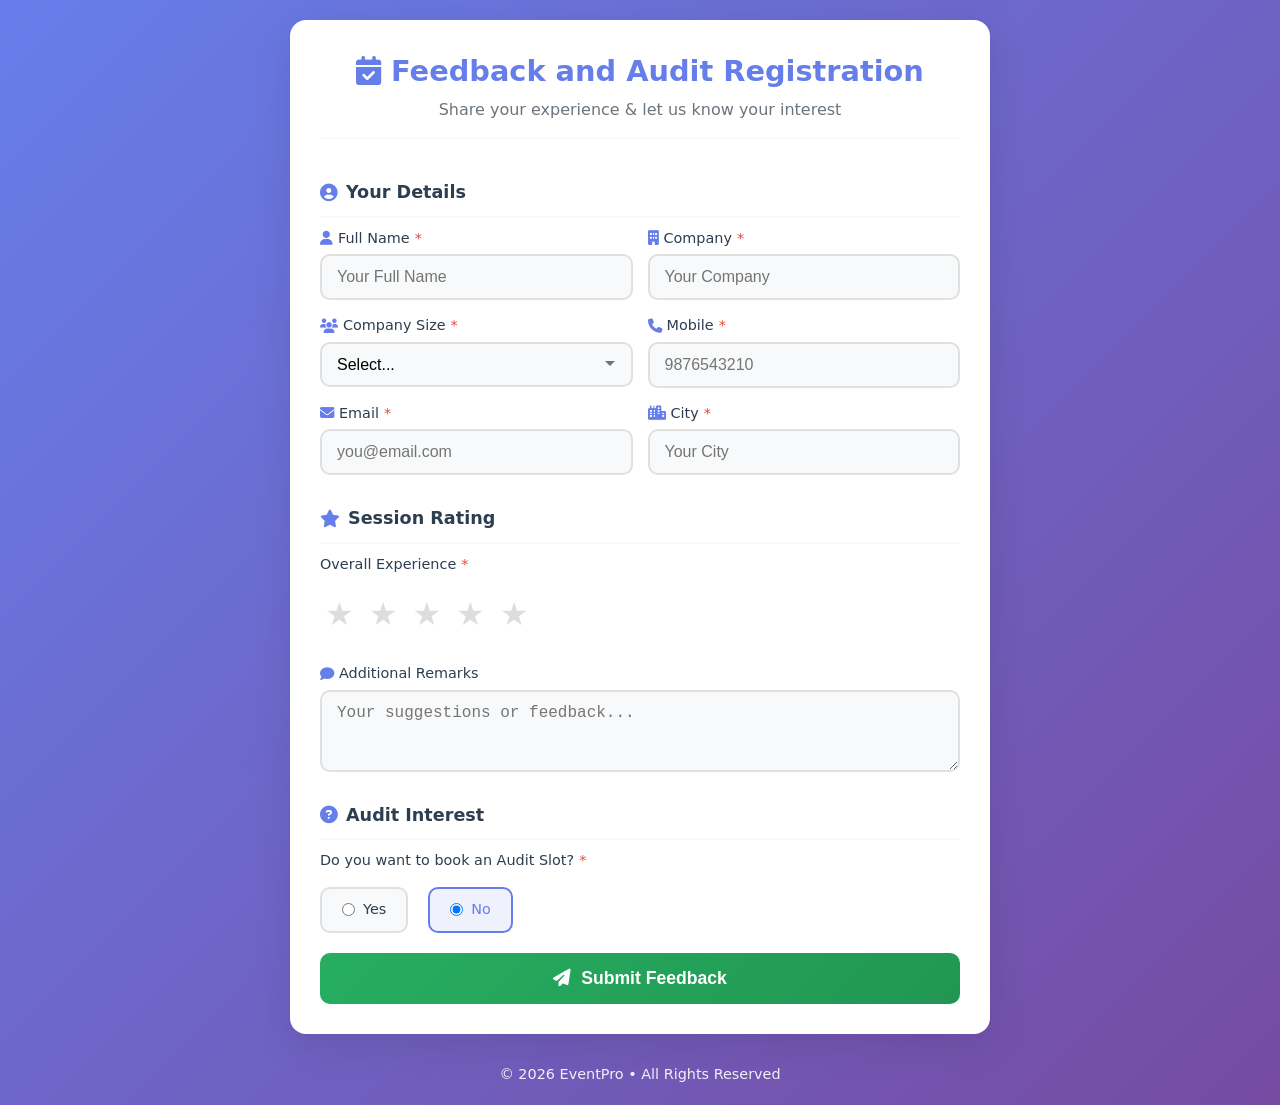
==== commit 46b0da9a: "solve the error" ====
--- a/index.html
+++ b/index.html
@@ -9,182 +9,140 @@
 </head>
 <body>
 <div class="form-container">
-  <!-- Header -->
-  <div class="form-header">
-    <h1><i class="fas fa-calendar-check"></i> Feedback and Audit Registration</h1>
-    <p class="subtitle">Share your experience & secure your audit slot</p>
-  </div>
+<!-- Header -->
+<div class="form-header">
+<h1><i class="fas fa-calendar-check"></i> Feedback and Audit Registration</h1>
+<p class="subtitle">Share your experience & let us know your interest</p>
+</div>
+<form id="unifiedForm" class="main-form" novalidate>
+<!-- Section 1: Personal Details -->
+<div class="section-title"><i class="fas fa-user-circle"></i> Your Details</div>
+<div class="form-row">
+<div class="field">
+<label for="name"><i class="fas fa-user"></i> Full Name <span class="req">*</span></label>
+<input type="text" id="name" name="name" placeholder="Your Full Name" required>
+</div>
+<div class="field">
+<label for="company"><i class="fas fa-building"></i> Company <span class="req">*</span></label>
+<input type="text" id="company" name="company" placeholder="Your Company" required>
+</div>
+</div>
+<div class="form-row">
+<div class="field">
+<label for="employees"><i class="fas fa-users"></i> Company Size <span class="req">*</span></label>
+<select id="employees" name="employees" required>
+<option value="">Select...</option>
+<option value="1-10">1-10 Employees</option>
+<option value="11-50">11-50 Employees</option>
+<option value="51-200">51-200 Employees</option>
+<option value="201-500">201-500 Employees</option>
+<option value="500+">500+ Employees</option>
+</select>
+</div>
+<div class="field">
+<label for="phone"><i class="fas fa-phone"></i> Mobile <span class="req">*</span></label>
+<input type="tel" id="phone" name="phone" placeholder="9876543210" pattern="[6-9][0-9]{9}" required>
+</div>
+</div>
+<div class="form-row">
+<div class="field">
+<label for="email"><i class="fas fa-envelope"></i> Email <span class="req">*</span></label>
+<input type="email" id="email" name="email" placeholder="you@email.com" required>
+</div>
+<div class="field">
+<label for="city"><i class="fas fa-city"></i> City <span class="req">*</span></label>
+<input type="text" id="city" name="city" placeholder="Your City" required>
+</div>
+</div>
 
-  <form id="unifiedForm" class="main-form" novalidate>
-    <!-- Section 1: Personal Details -->
-    <div class="section-title"><i class="fas fa-user-circle"></i> Your Details</div>
-    
-    <div class="form-row">
-      <div class="field">
-        <label for="name"><i class="fas fa-user"></i> Full Name <span class="req">*</span></label>
-        <input type="text" id="name" name="name" placeholder="Your Full Name" required>
-      </div>
-      <div class="field">
-        <label for="company"><i class="fas fa-building"></i> Company <span class="req">*</span></label>
-        <input type="text" id="company" name="company" placeholder="Your Company" required>
-      </div>
-    </div>
+<!-- Section 2: Session Rating -->
+<div class="section-title"><i class="fas fa-star"></i> Session Rating</div>
+<div class="form-row">
+<div class="field full">
+<label>Overall Experience <span class="req">*</span></label>
+<div class="star-rating" id="starRating">
+<input type="radio" id="star5" name="rating" value="5"><label for="star5">★</label>
+<input type="radio" id="star4" name="rating" value="4"><label for="star4">★</label>
+<input type="radio" id="star3" name="rating" value="3"><label for="star3">★</label>
+<input type="radio" id="star2" name="rating" value="2"><label for="star2">★</label>
+<input type="radio" id="star1" name="rating" value="1" required><label for="star1">★</label>
+</div>
+</div>
+</div>
+<div class="form-row">
+<div class="field full">
+<label for="remarks"><i class="fas fa-comment"></i> Additional Remarks</label>
+<textarea id="remarks" name="remarks" rows="3" placeholder="Your suggestions or feedback..."></textarea>
+</div>
+</div>
 
-    <div class="form-row">
-      <div class="field">
-        <label for="employees"><i class="fas fa-users"></i> Company Size <span class="req">*</span></label>
-        <select id="employees" name="employees" required>
-          <option value="">Select...</option>
-          <option value="1-10">1-10 Employees</option>
-          <option value="11-50">11-50 Employees</option>
-          <option value="51-200">51-200 Employees</option>
-          <option value="201-500">201-500 Employees</option>
-          <option value="500+">500+ Employees</option>
-        </select>
-      </div>
-      <div class="field">
-        <label for="phone"><i class="fas fa-phone"></i> Mobile <span class="req">*</span></label>
-        <input type="tel" id="phone" name="phone" placeholder="9876543210" pattern="[6-9][0-9]{9}" required>
-      </div>
-    </div>
+<!-- Section 3: Audit Interest (NEW) -->
+<div class="section-title"><i class="fas fa-question-circle"></i> Audit Interest</div>
+<div class="form-row">
+<div class="field full">
+<label>Do you want to book an Audit Slot? <span class="req">*</span></label>
+<div class="radio-group">
+<label class="radio-label">
+<input type="radio" name="want_audit" value="Yes" required> Yes
+</label>
+<label class="radio-label">
+<input type="radio" name="want_audit" value="No" checked> No
+</label>
+</div>
+</div>
+</div>
 
-    <div class="form-row">
-      <div class="field">
-        <label for="email"><i class="fas fa-envelope"></i> Email <span class="req">*</span></label>
-        <input type="email" id="email" name="email" placeholder="you@email.com" required>
-      </div>
-      <div class="field">
-        <label for="city"><i class="fas fa-city"></i> City <span class="req">*</span></label>
-        <input type="text" id="city" name="city" placeholder="Your City" required>
-      </div>
-    </div>
+<!-- Submit Button -->
+<div class="form-actions">
+<button type="submit" id="submitBtn" class="btn-submit">
+<i class="fas fa-paper-plane"></i> <span id="btnText">Submit Feedback</span>
+</button>
+</div>
+</form>
 
-    <!-- Section 2: Session Rating -->
-    <div class="section-title"><i class="fas fa-star"></i> Session Rating</div>
-    <div class="form-row">
-      <div class="field full">
-        <label>Overall Experience <span class="req">*</span></label>
-        <div class="star-rating" id="starRating">
-          <input type="radio" id="star5" name="rating" value="5"><label for="star5">★</label>
-          <input type="radio" id="star4" name="rating" value="4"><label for="star4">★</label>
-          <input type="radio" id="star3" name="rating" value="3"><label for="star3">★</label>
-          <input type="radio" id="star2" name="rating" value="2"><label for="star2">★</label>
-          <input type="radio" id="star1" name="rating" value="1" required><label for="star1">★</label>
-        </div>
-      </div>
-    </div>
-    <div class="form-row">
-      <div class="field full">
-        <label for="remarks"><i class="fas fa-comment"></i> Additional Remarks</label>
-        <textarea id="remarks" name="remarks" rows="3" placeholder="Your suggestions or feedback..."></textarea>
-      </div>
-    </div>
-
-    <!-- Section 3: Choose Your Option -->
-    <div class="section-title"><i class="fas fa-check-circle"></i> Choose Any One</div>
-    <div class="option-selector">
-      <label class="option-card feedback-option" data-value="feedback">
-        <input type="radio" name="form_type" value="feedback" checked>
-        <div class="option-content">
-          <i class="fas fa-comment-dots"></i>
-          <h3>Submit Feedback</h3>
-          <p>Share your experience</p>
-          <span class="price">Free Submission</span>
-        </div>
-      </label>
-      <label class="option-card audit-option" data-value="audit">
-        <input type="radio" name="form_type" value="audit">
-        <div class="option-content">
-          <i class="fas fa-clipboard-check"></i>
-          <h3>Book Audit Slot</h3>
-          <p>Share your experience & secure the slot</p>
-          <div class="price-box">
-            <span class="old-price">₹15,000</span>
-            <span class="new-price">₹999 only</span>
-          </div>
-        </div>
-      </label>
-    </div>
-
-    <!-- Payment Info (Hidden by default) -->
-    <div id="paymentInfo" class="payment-info hidden">
-      <div class="payment-card">
-        <div class="price-display">
-          <span class="current-price">₹999 only</span>
-          <span class="original-price">₹15,000</span>
-          <span class="discount-badge">93% OFF</span>
-        </div>
-        <p><i class="fas fa-lock"></i> Secure payment via Razorpay</p>
-        <div class="payment-methods">
-          <span><i class="fas fa-credit-card"></i> Cards</span>
-          <span><i class="fas fa-wallet"></i> UPI</span>
-          <span><i class="fas fa-university"></i> Net Banking</span>
-        </div>
-      </div>
-    </div>
-
-    <!-- Submit Button -->
-    <div class="form-actions">
-      <button type="submit" id="submitBtn" class="btn-submit">
-        <i class="fas fa-paper-plane"></i> <span id="btnText">Submit Feedback</span>
-      </button>
-    </div>
-  </form>
-
-  <!-- Success Message -->
-  <div id="successMsg" class="success-message hidden">
-    <div class="success-icon"><i class="fas fa-check-circle"></i></div>
-    <h3 id="successTitle">Thank You!</h3>
-    <p id="successText">Your feedback has been submitted successfully.</p>
-    
-    <div id="receiptSection" class="receipt-details hidden">
-      <p><strong>Name:</strong> <span id="receiptName"></span></p>
-      <p><strong>Email:</strong> <span id="receiptEmail"></span></p>
-      <p><strong>Payment ID:</strong> <span id="receiptPaymentId"></span></p>
-      <p><strong>Amount:</strong> <span id="receiptAmount">₹999 only</span></p>
-      <p><strong>Registration Type:</strong> <span id="receiptType">Audit Slot Booking</span></p>
-    </div>
-
-    <!-- Email Confirmation Message -->
-    <div class="email-confirmation">
-      <p><i class="fas fa-envelope"></i> 📧 <strong>Check your email!</strong> We've sent 2 important PDFs to <span id="userEmailDisplay"></span></p>
-    </div>
-
-    <!-- Social Media Follow Section -->
-    <div class="social-follow-section">
-      <p class="follow-text">🌟 Follow us for more content & updates:</p>
-      <div class="social-icons">
-        <a href="https://www.instagram.com/slci.in?igsh=Nm45dzI3eWc0Mm5q" target="_blank" class="social-btn instagram" title="Follow on Instagram">
-          <i class="fab fa-instagram"></i> Instagram
-        </a>
-        <a href="https://www.linkedin.com/company/shakti-legal-compliance-india/" target="_blank" class="social-btn linkedin" title="Connect on LinkedIn">
-          <i class="fab fa-linkedin-in"></i> LinkedIn
-        </a>
-        <a href="https://youtube.com/@shaktilegalcomplianceindia?si=oPeb9C0IcpA9CSh9" target="_blank" class="social-btn youtube" title="Subscribe on YouTube">
-          <i class="fab fa-youtube"></i> YouTube
-        </a>
-      </div>
-    </div>
-
-    <div class="success-actions">
-      <a href="index.html" class="btn-home"><i class="fas fa-home"></i> Back to Home</a>
-    </div>
-  </div>
+<!-- Success Message -->
+<div id="successMsg" class="success-message hidden">
+<div class="success-icon"><i class="fas fa-check-circle"></i></div>
+<h3 id="successTitle">Thank You!</h3>
+<p id="successText">Your feedback has been submitted successfully.</p>
+<div id="receiptSection" class="receipt-details hidden">
+<!-- Receipt hidden as no payment -->
+</div>
+<!-- Email Confirmation Message -->
+<div class="email-confirmation">
+<p><i class="fas fa-envelope"></i> 📧 <strong>Check your email!</strong> We've sent 2 important PDFs to <span id="userEmailDisplay"></span></p>
+</div>
+<!-- Social Media Follow Section -->
+<div class="social-follow-section">
+<p class="follow-text">🌟 Follow us for more content & updates:</p>
+<div class="social-icons">
+<a href="https://www.instagram.com/slci.in?igsh=Nm45dzI3eWc0Mm5q" target="_blank" class="social-btn instagram" title="Follow on Instagram">
+<i class="fab fa-instagram"></i> Instagram
+</a>
+<a href="https://www.linkedin.com/company/shakti-legal-compliance-india/" target="_blank" class="social-btn linkedin" title="Connect on LinkedIn">
+<i class="fab fa-linkedin-in"></i> LinkedIn
+</a>
+<a href="https://youtube.com/@shaktilegalcomplianceindia?si=oPeb9C0IcpA9CSh9" target="_blank" class="social-btn youtube" title="Subscribe on YouTube">
+<i class="fab fa-youtube"></i> YouTube
+</a>
+</div>
+</div>
+<div class="success-actions">
+<a href="index.html" class="btn-home"><i class="fas fa-home"></i> Back to Home</a>
+</div>
+</div>
 </div>
 
 <!-- Toast Notification -->
 <div id="toast" class="toast hidden"></div>
-
 <!-- Loader -->
 <div id="loader" class="loader hidden">
-  <div class="spin"></div>
-  <p id="loaderText">Processing...</p>
+<div class="spin"></div>
+<p id="loaderText">Processing...</p>
 </div>
-
 <footer>
-  <p>© 2026 EventPro • All Rights Reserved</p>
+<p>© 2026 EventPro • All Rights Reserved</p>
 </footer>
-
 <script src="js/script.js"></script>
 </body>
 </html>
--- a/css/style.css
+++ b/css/style.css
@@ -1,500 +1,395 @@
 /* ===== VARIABLES ===== */
 :root {
-  --primary: #667eea;
-  --primary-dark: #5568d3;
-  --secondary: #764ba2;
-  --success: #27ae60;
-  --success-dark: #219653;
-  --danger: #e74c3c;
-  --warning: #f39c12;
-  --dark: #2c3e50;
-  --light: #f8f9fa;
-  --gray: #6c757d;
-  --border: #e0e0e0;
-  --shadow: 0 10px 40px rgba(0,0,0,0.1);
-  --radius: 16px;
-  --radius-sm: 10px;
-  --transition: all 0.3s ease;
+--primary: #667eea;
+--primary-dark: #5568d3;
+--secondary: #764ba2;
+--success: #27ae60;
+--success-dark: #219653;
+--danger: #e74c3c;
+--warning: #f39c12;
+--dark: #2c3e50;
+--light: #f8f9fa;
+--gray: #6c757d;
+--border: #e0e0e0;
+--shadow: 0 10px 40px rgba(0,0,0,0.1);
+--radius: 16px;
+--radius-sm: 10px;
+--transition: all 0.3s ease;
 }
 
 /* ===== RESET ===== */
 * { margin: 0; padding: 0; box-sizing: border-box; }
-
 body {
-  font-family: 'Segoe UI', system-ui, sans-serif;
-  background: linear-gradient(135deg, #667eea 0%, #764ba2 100%);
-  min-height: 100vh;
-  display: flex;
-  flex-direction: column;
-  align-items: center;
-  justify-content: center;
-  padding: 20px;
-  color: var(--dark);
-  line-height: 1.5;
+font-family: 'Segoe UI', system-ui, sans-serif;
+background: linear-gradient(135deg, #667eea 0%, #764ba2 100%);
+min-height: 100vh;
+display: flex;
+flex-direction: column;
+align-items: center;
+justify-content: center;
+padding: 20px;
+color: var(--dark);
+line-height: 1.5;
 }
 
 /* ===== FORM CONTAINER ===== */
 .form-container {
-  background: white;
-  border-radius: var(--radius);
-  box-shadow: var(--shadow);
-  width: 100%;
-  max-width: 700px;
-  padding: 30px;
-  animation: slideUp 0.4s ease;
-}
-
+background: white;
+border-radius: var(--radius);
+box-shadow: var(--shadow);
+width: 100%;
+max-width: 700px;
+padding: 30px;
+animation: slideUp 0.4s ease;
+}
 @keyframes slideUp {
-  from { opacity: 0; transform: translateY(20px); }
-  to { opacity: 1; transform: translateY(0); }
+from { opacity: 0; transform: translateY(20px); }
+to { opacity: 1; transform: translateY(0); }
 }
 
 /* ===== FORM ELEMENTS ===== */
 .form-header {
-  text-align: center;
-  margin-bottom: 25px;
-  padding-bottom: 15px;
-  border-bottom: 2px solid var(--light);
+text-align: center;
+margin-bottom: 25px;
+padding-bottom: 15px;
+border-bottom: 2px solid var(--light);
 }
 .form-header h1 {
-  color: var(--primary);
-  font-size: 1.8rem;
-  margin-bottom: 5px;
+color: var(--primary);
+font-size: 1.8rem;
+margin-bottom: 5px;
 }
 .subtitle {
-  color: var(--gray);
-  font-size: 1rem;
-}
-
+color: var(--gray);
+font-size: 1rem;
+}
 .section-title {
-  font-size: 1.1rem;
-  font-weight: 600;
-  color: var(--dark);
-  padding: 15px 0 10px;
-  margin: 15px 0 10px;
-  border-bottom: 2px solid var(--light);
-  display: flex;
-  align-items: center;
-  gap: 8px;
+font-size: 1.1rem;
+font-weight: 600;
+color: var(--dark);
+padding: 15px 0 10px;
+margin: 15px 0 10px;
+border-bottom: 2px solid var(--light);
+display: flex;
+align-items: center;
+gap: 8px;
 }
 .section-title i { color: var(--primary); }
-
 .form-row {
-  display: grid;
-  grid-template-columns: 1fr 1fr;
-  gap: 15px;
-  margin-bottom: 15px;
+display: grid;
+grid-template-columns: 1fr 1fr;
+gap: 15px;
+margin-bottom: 15px;
 }
 .field { display: flex; flex-direction: column; gap: 5px; }
 .field.full { grid-column: 1 / -1; }
-
 label {
-  font-size: 0.9rem;
-  font-weight: 500;
-  color: var(--dark);
-  display: flex;
-  align-items: center;
-  gap: 5px;
+font-size: 0.9rem;
+font-weight: 500;
+color: var(--dark);
+display: flex;
+align-items: center;
+gap: 5px;
 }
 label i { color: var(--primary); font-size: 0.9rem; }
 .req { color: var(--danger); }
-
 input, textarea, select {
-  padding: 12px 15px;
-  border: 2px solid var(--border);
-  border-radius: var(--radius-sm);
-  font-size: 1rem;
-  transition: var(--transition);
-  background: var(--light);
-  width: 100%;
+padding: 12px 15px;
+border: 2px solid var(--border);
+border-radius: var(--radius-sm);
+font-size: 1rem;
+transition: var(--transition);
+background: var(--light);
+width: 100%;
 }
 input:focus, textarea:focus, select:focus {
-  outline: none;
-  border-color: var(--primary);
-  background: white;
-  box-shadow: 0 0 0 3px rgba(102, 126, 234, 0.1);
+outline: none;
+border-color: var(--primary);
+background: white;
+box-shadow: 0 0 0 3px rgba(102, 126, 234, 0.1);
 }
 input.invalid, textarea.invalid { border-color: var(--danger); }
 textarea { resize: vertical; min-height: 80px; }
 
 /* ===== STAR RATING ===== */
 .star-rating {
-  display: flex;
-  flex-direction: row-reverse;
-  justify-content: flex-end;
-  gap: 5px;
-  padding: 5px 0;
+display: flex;
+flex-direction: row-reverse;
+justify-content: flex-end;
+gap: 5px;
+padding: 5px 0;
 }
 .star-rating input { display: none; }
 .star-rating label {
-  font-size: 2rem;
-  color: #ddd;
-  cursor: pointer;
-  transition: var(--transition);
-  padding: 5px;
+font-size: 2rem;
+color: #ddd;
+cursor: pointer;
+transition: var(--transition);
+padding: 5px;
 }
 .star-rating label:hover,
 .star-rating label:hover ~ label,
 .star-rating input:checked ~ label {
-  color: #ffc107;
-  transform: scale(1.1);
-}
-
-/* ===== OPTION SELECTOR ===== */
-.option-selector {
-  display: grid;
-  grid-template-columns: 1fr 1fr;
-  gap: 15px;
-  margin: 20px 0;
-}
-.option-card {
-  border: 2px solid var(--border);
-  border-radius: var(--radius);
-  padding: 20px 15px;
-  cursor: pointer;
-  transition: var(--transition);
-  text-align: center;
-  position: relative;
-}
-.option-card input { position: absolute; opacity: 0; cursor: pointer; }
-.option-card:hover {
-  border-color: var(--primary);
-  transform: translateY(-3px);
-}
-.option-card.selected {
-  border-color: var(--primary);
-  background: linear-gradient(135deg, rgba(102,126,234,0.05), rgba(118,75,162,0.05));
-  box-shadow: 0 5px 20px rgba(102,126,234,0.15);
-}
-.option-card.selected::after {
-  content: '✓';
-  position: absolute;
-  top: 10px;
-  right: 10px;
-  background: var(--success);
-  color: white;
-  width: 24px;
-  height: 24px;
-  border-radius: 50%;
-  display: flex;
-  align-items: center;
-  justify-content: center;
-  font-size: 0.8rem;
-  font-weight: bold;
-}
-.option-content i {
-  font-size: 2rem;
-  color: var(--primary);
-  margin-bottom: 10px;
-  display: block;
-}
-.option-content h3 {
-  font-size: 1.1rem;
-  margin: 10px 0 5px;
-  color: var(--dark);
-}
-.option-content p {
-  font-size: 0.85rem;
-  color: var(--gray);
-  margin-bottom: 10px;
-}
-.price {
-  font-size: 1.5rem;
-  font-weight: bold;
-  color: var(--success);
-}
-.price-box {
-  display: flex;
-  flex-direction: column;
-  align-items: center;
-  gap: 3px;
-}
-.old-price {
-  font-size: 0.9rem;
-  color: var(--gray);
-  text-decoration: line-through;
-}
-.new-price {
-  font-size: 1.8rem;
-  font-weight: bold;
-  color: var(--success);
-}
-.discount-badge {
-  background: var(--warning);
-  color: white;
-  padding: 3px 10px;
-  border-radius: 12px;
-  font-size: 0.75rem;
-  font-weight: bold;
-  margin-top: 5px;
-  display: inline-block;
-}
-
-/* ===== PAYMENT INFO ===== */
-.payment-info {
-  margin: 20px 0;
-  animation: slideDown 0.3s ease;
-}
-@keyframes slideDown {
-  from { opacity: 0; transform: translateY(-10px); }
-  to { opacity: 1; transform: translateY(0); }
-}
-.payment-card {
-  background: linear-gradient(135deg, #f8f9ff, #f0f4ff);
-  border: 2px dashed var(--primary);
-  border-radius: var(--radius);
-  padding: 20px;
-  text-align: center;
-}
-.price-display { margin: 15px 0; }
-.current-price {
-  font-size: 2.5rem;
-  font-weight: 900;
-  color: var(--success);
-  display: block;
-  line-height: 1;
-}
-.original-price {
-  font-size: 1rem;
-  color: var(--gray);
-  text-decoration: line-through;
-  margin-left: 10px;
-}
-.payment-methods {
-  display: flex;
-  justify-content: center;
-  gap: 15px;
-  color: var(--gray);
-  font-size: 0.85rem;
-  margin-top: 10px;
-  flex-wrap: wrap;
-}
-.payment-methods i { color: var(--primary); margin-right: 3px; }
+color: #ffc107;
+transform: scale(1.1);
+}
+
+/* ===== RADIO GROUP (NEW) ===== */
+.radio-group {
+display: flex;
+gap: 20px;
+margin-top: 10px;
+}
+.radio-label {
+display: flex;
+align-items: center;
+gap: 8px;
+cursor: pointer;
+font-weight: 500;
+color: var(--dark);
+background: var(--light);
+padding: 10px 20px;
+border-radius: var(--radius-sm);
+border: 2px solid var(--border);
+transition: var(--transition);
+}
+.radio-label:hover {
+border-color: var(--primary);
+background: white;
+}
+.radio-label input {
+width: auto;
+margin: 0;
+}
+.radio-label:has(input:checked) {
+border-color: var(--primary);
+background: rgba(102, 126, 234, 0.1);
+color: var(--primary);
+}
 
 /* ===== BUTTONS ===== */
 .btn-submit, .btn-complete {
-  width: 100%;
-  padding: 15px;
-  border: none;
-  border-radius: var(--radius-sm);
-  font-size: 1.1rem;
-  font-weight: 600;
-  cursor: pointer;
-  display: flex;
-  align-items: center;
-  justify-content: center;
-  gap: 10px;
-  transition: var(--transition);
-  margin-top: 20px;
+width: 100%;
+padding: 15px;
+border: none;
+border-radius: var(--radius-sm);
+font-size: 1.1rem;
+font-weight: 600;
+cursor: pointer;
+display: flex;
+align-items: center;
+justify-content: center;
+gap: 10px;
+transition: var(--transition);
+margin-top: 20px;
 }
 .btn-submit {
-  background: linear-gradient(135deg, var(--success), var(--success-dark));
-  color: white;
+background: linear-gradient(135deg, var(--success), var(--success-dark));
+color: white;
 }
 .btn-submit:hover:not(:disabled) {
-  transform: translateY(-2px);
-  box-shadow: 0 5px 20px rgba(0,0,0,0.2);
+transform: translateY(-2px);
+box-shadow: 0 5px 20px rgba(0,0,0,0.2);
 }
 button:disabled { opacity: 0.6; cursor: not-allowed; }
 
 /* ===== SUCCESS MESSAGE ===== */
 .success-message {
-  text-align: center;
-  padding: 40px 20px;
-  animation: fadeIn 0.4s ease;
+text-align: center;
+padding: 40px 20px;
+animation: fadeIn 0.4s ease;
 }
 .success-icon {
-  font-size: 5rem;
-  color: var(--success);
-  margin-bottom: 20px;
-  animation: bounce 0.5s ease;
+font-size: 5rem;
+color: var(--success);
+margin-bottom: 20px;
+animation: bounce 0.5s ease;
 }
 @keyframes bounce {
-  0%, 100% { transform: scale(1); }
-  50% { transform: scale(1.1); }
+0%, 100% { transform: scale(1); }
+50% { transform: scale(1.1); }
 }
 .success-message h3 {
-  color: var(--dark);
-  font-size: 1.8rem;
-  margin-bottom: 15px;
+color: var(--dark);
+font-size: 1.8rem;
+margin-bottom: 15px;
 }
 .receipt-details {
-  background: var(--light);
-  border-radius: var(--radius);
-  padding: 20px;
-  margin: 20px 0;
-  text-align: left;
-  border-left: 4px solid var(--success);
+background: var(--light);
+border-radius: var(--radius);
+padding: 20px;
+margin: 20px 0;
+text-align: left;
+border-left: 4px solid var(--success);
 }
 .receipt-details p {
-  margin: 10px 0;
-  display: flex;
-  justify-content: space-between;
+margin: 10px 0;
+display: flex;
+justify-content: space-between;
 }
 
 /* ===== EMAIL CONFIRMATION ===== */
 .email-confirmation {
-  background: linear-gradient(135deg, #e8f5e9, #c8e6c9);
-  border: 2px solid var(--success);
-  border-radius: var(--radius-sm);
-  padding: 15px 20px;
-  margin: 20px 0;
-  color: var(--dark);
-  font-weight: 500;
+background: linear-gradient(135deg, #e8f5e9, #c8e6c9);
+border: 2px solid var(--success);
+border-radius: var(--radius-sm);
+padding: 15px 20px;
+margin: 20px 0;
+color: var(--dark);
+font-weight: 500;
 }
 .email-confirmation i { color: var(--success); margin-right: 8px; }
 
 /* ===== SOCIAL MEDIA SECTION ===== */
 .social-follow-section {
-  margin: 25px 0;
-  padding: 20px;
-  background: linear-gradient(135deg, #f8f9ff, #f0f4ff);
-  border-radius: var(--radius);
-  border: 1px solid var(--border);
+margin: 25px 0;
+padding: 20px;
+background: linear-gradient(135deg, #f8f9ff, #f0f4ff);
+border-radius: var(--radius);
+border: 1px solid var(--border);
 }
 .follow-text {
-  font-size: 1rem;
-  color: var(--dark);
-  margin-bottom: 15px;
-  font-weight: 500;
+font-size: 1rem;
+color: var(--dark);
+margin-bottom: 15px;
+font-weight: 500;
 }
 .social-icons {
-  display: flex;
-  gap: 12px;
-  justify-content: center;
-  flex-wrap: wrap;
+display: flex;
+gap: 12px;
+justify-content: center;
+flex-wrap: wrap;
 }
 .social-btn {
-  display: inline-flex;
-  align-items: center;
-  gap: 8px;
-  padding: 10px 20px;
-  border-radius: 30px;
-  text-decoration: none;
-  font-weight: 600;
-  font-size: 0.95rem;
-  transition: var(--transition);
-  color: white;
+display: inline-flex;
+align-items: center;
+gap: 8px;
+padding: 10px 20px;
+border-radius: 30px;
+text-decoration: none;
+font-weight: 600;
+font-size: 0.95rem;
+transition: var(--transition);
+color: white;
 }
 .social-btn i { font-size: 1.1rem; }
 .social-btn.instagram {
-  background: linear-gradient(45deg, #f09433, #e6683c, #dc2743, #cc2366, #bc1888);
+background: linear-gradient(45deg, #f09433, #e6683c, #dc2743, #cc2366, #bc1888);
 }
 .social-btn.linkedin {
-  background: linear-gradient(135deg, #0077b5, #00a0dc);
+background: linear-gradient(135deg, #0077b5, #00a0dc);
 }
 .social-btn.youtube {
-  background: linear-gradient(135deg, #ff0000, #cc181e);
+background: linear-gradient(135deg, #ff0000, #cc181e);
 }
 .social-btn:hover {
-  transform: translateY(-3px);
-  box-shadow: 0 5px 20px rgba(0,0,0,0.2);
-  filter: brightness(1.1);
+transform: translateY(-3px);
+box-shadow: 0 5px 20px rgba(0,0,0,0.2);
+filter: brightness(1.1);
 }
 
 /* ===== SUCCESS ACTIONS ===== */
 .success-actions {
-  display: flex;
-  gap: 15px;
-  justify-content: center;
-  margin-top: 25px;
+display: flex;
+gap: 15px;
+justify-content: center;
+margin-top: 25px;
 }
 .btn-home {
-  padding: 12px 25px;
-  border: none;
-  border-radius: 30px;
-  font-size: 1rem;
-  font-weight: 600;
-  cursor: pointer;
-  text-decoration: none;
-  display: inline-flex;
-  align-items: center;
-  gap: 8px;
-  transition: var(--transition);
-  background: var(--primary);
-  color: white;
+padding: 12px 25px;
+border: none;
+border-radius: 30px;
+font-size: 1rem;
+font-weight: 600;
+cursor: pointer;
+text-decoration: none;
+display: inline-flex;
+align-items: center;
+gap: 8px;
+transition: var(--transition);
+background: var(--primary);
+color: white;
 }
 .btn-home:hover {
-  background: var(--primary-dark);
-  transform: translateY(-2px);
+background: var(--primary-dark);
+transform: translateY(-2px);
 }
 
 /* ===== LOADER ===== */
 .loader {
-  position: fixed;
-  top: 0; left: 0;
-  width: 100%; height: 100%;
-  background: rgba(255,255,255,0.95);
-  display: flex;
-  flex-direction: column;
-  align-items: center;
-  justify-content: center;
-  z-index: 1000;
-  gap: 20px;
-  backdrop-filter: blur(5px);
+position: fixed;
+top: 0; left: 0;
+width: 100%; height: 100%;
+background: rgba(255,255,255,0.95);
+display: flex;
+flex-direction: column;
+align-items: center;
+justify-content: center;
+z-index: 1000;
+gap: 20px;
+backdrop-filter: blur(5px);
 }
 .spin {
-  width: 50px; height: 50px;
-  border: 4px solid var(--border);
-  border-top: 4px solid var(--primary);
-  border-radius: 50%;
-  animation: spin 1s linear infinite;
+width: 50px; height: 50px;
+border: 4px solid var(--border);
+border-top: 4px solid var(--primary);
+border-radius: 50%;
+animation: spin 1s linear infinite;
 }
 @keyframes spin {
-  0% { transform: rotate(0deg); }
-  100% { transform: rotate(360deg); }
+0% { transform: rotate(0deg); }
+100% { transform: rotate(360deg); }
 }
 
 /* ===== TOAST ===== */
 .toast {
-  position: fixed;
-  top: 20px;
-  right: 20px;
-  left: 20px;
-  max-width: 400px;
-  margin: 0 auto;
-  background: white;
-  color: var(--dark);
-  padding: 15px 20px;
-  border-radius: 10px;
-  box-shadow: var(--shadow);
-  z-index: 2000;
-  font-weight: 500;
-  border-left: 4px solid var(--primary);
-  animation: slideIn 0.3s ease;
+position: fixed;
+top: 20px;
+right: 20px;
+left: 20px;
+max-width: 400px;
+margin: 0 auto;
+background: white;
+color: var(--dark);
+padding: 15px 20px;
+border-radius: 10px;
+box-shadow: var(--shadow);
+z-index: 2000;
+font-weight: 500;
+border-left: 4px solid var(--primary);
+animation: slideIn 0.3s ease;
 }
 @keyframes slideIn {
-  from { transform: translateX(100%); opacity: 0; }
-  to { transform: translateX(0); opacity: 1; }
+from { transform: translateX(100%); opacity: 0; }
+to { transform: translateX(0); opacity: 1; }
 }
 
 /* ===== UTILITIES ===== */
 .hidden { display: none !important; }
 footer {
-  text-align: center;
-  color: rgba(255,255,255,0.9);
-  margin-top: 30px;
-  font-size: 0.9rem;
-}
-
+text-align: center;
+color: rgba(255,255,255,0.9);
+margin-top: 30px;
+font-size: 0.9rem;
+}
 /* ===== SELECT DROPDOWN ===== */
 select {
-  appearance: none;
-  background-image: url("data:image/svg+xml,%3Csvg xmlns='http://www.w3.org/2000/svg' width='12' height='12' viewBox='0 0 12 12'%3E%3Cpath fill='%236c757d' d='M6 8L1 3h10z'/%3E%3C/svg%3E");
-  background-repeat: no-repeat;
-  background-position: right 15px center;
-  padding-right: 35px;
+appearance: none;
+background-image: url("data:image/svg+xml,%3Csvg xmlns='http://www.w3.org/2000/svg' width='12' height='12' viewBox='0 0 12 12'%3E%3Cpath fill='%236c757d' d='M6 8L1 3h10z'/%3E%3C/svg%3E");
+background-repeat: no-repeat;
+background-position: right 15px center;
+padding-right: 35px;
 }
 
 /* ===== RESPONSIVE ===== */
 @media (max-width: 600px) {
-  body { padding: 10px; }
-  .form-container { padding: 20px; }
-  .form-row { grid-template-columns: 1fr; }
-  .option-selector { grid-template-columns: 1fr; }
-  .social-icons { flex-direction: column; }
-  .social-btn { width: 100%; justify-content: center; }
-  .current-price { font-size: 2.2rem; }
-  .success-actions { flex-direction: column; }
-  .btn-home { width: 100%; justify-content: center; }
+body { padding: 10px; }
+.form-container { padding: 20px; }
+.form-row { grid-template-columns: 1fr; }
+.radio-group { flex-direction: column; gap: 10px; }
+.radio-label { width: 100%; justify-content: center; }
+.social-icons { flex-direction: column; }
+.social-btn { width: 100%; justify-content: center; }
+.success-actions { flex-direction: column; }
+.btn-home { width: 100%; justify-content: center; }
 }
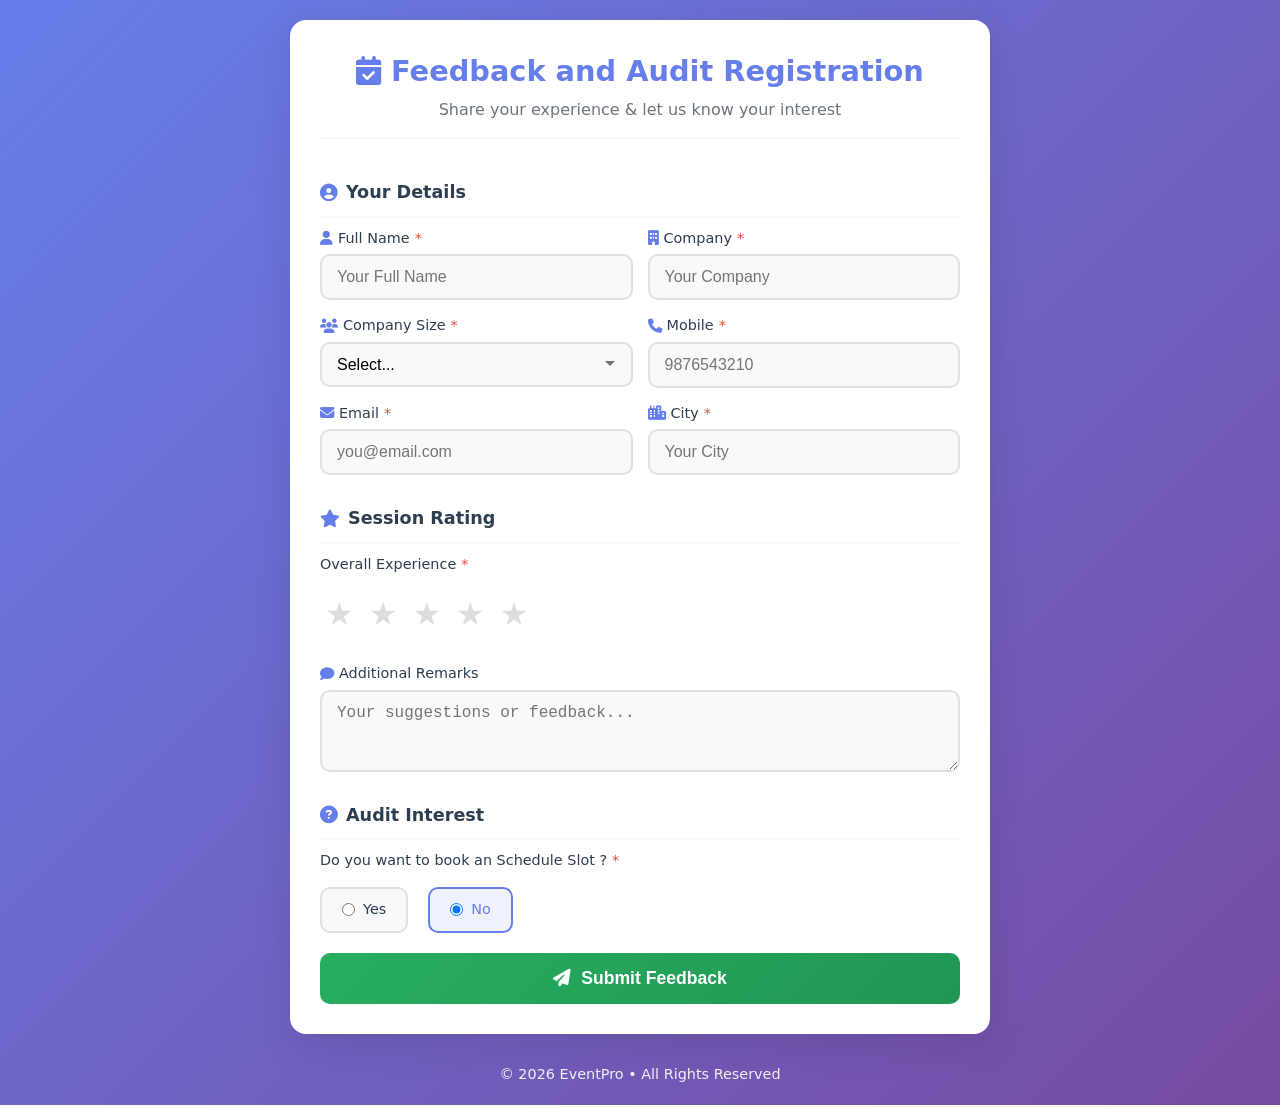
==== commit 487926ed: "solve the error" ====
--- a/index.html
+++ b/index.html
@@ -80,7 +80,7 @@
 <div class="section-title"><i class="fas fa-question-circle"></i> Audit Interest</div>
 <div class="form-row">
 <div class="field full">
-<label>Do you want to book an Audit Slot? <span class="req">*</span></label>
+<label>Do you want to book an Schedule Slot ? <span class="req">*</span></label>
 <div class="radio-group">
 <label class="radio-label">
 <input type="radio" name="want_audit" value="Yes" required> Yes
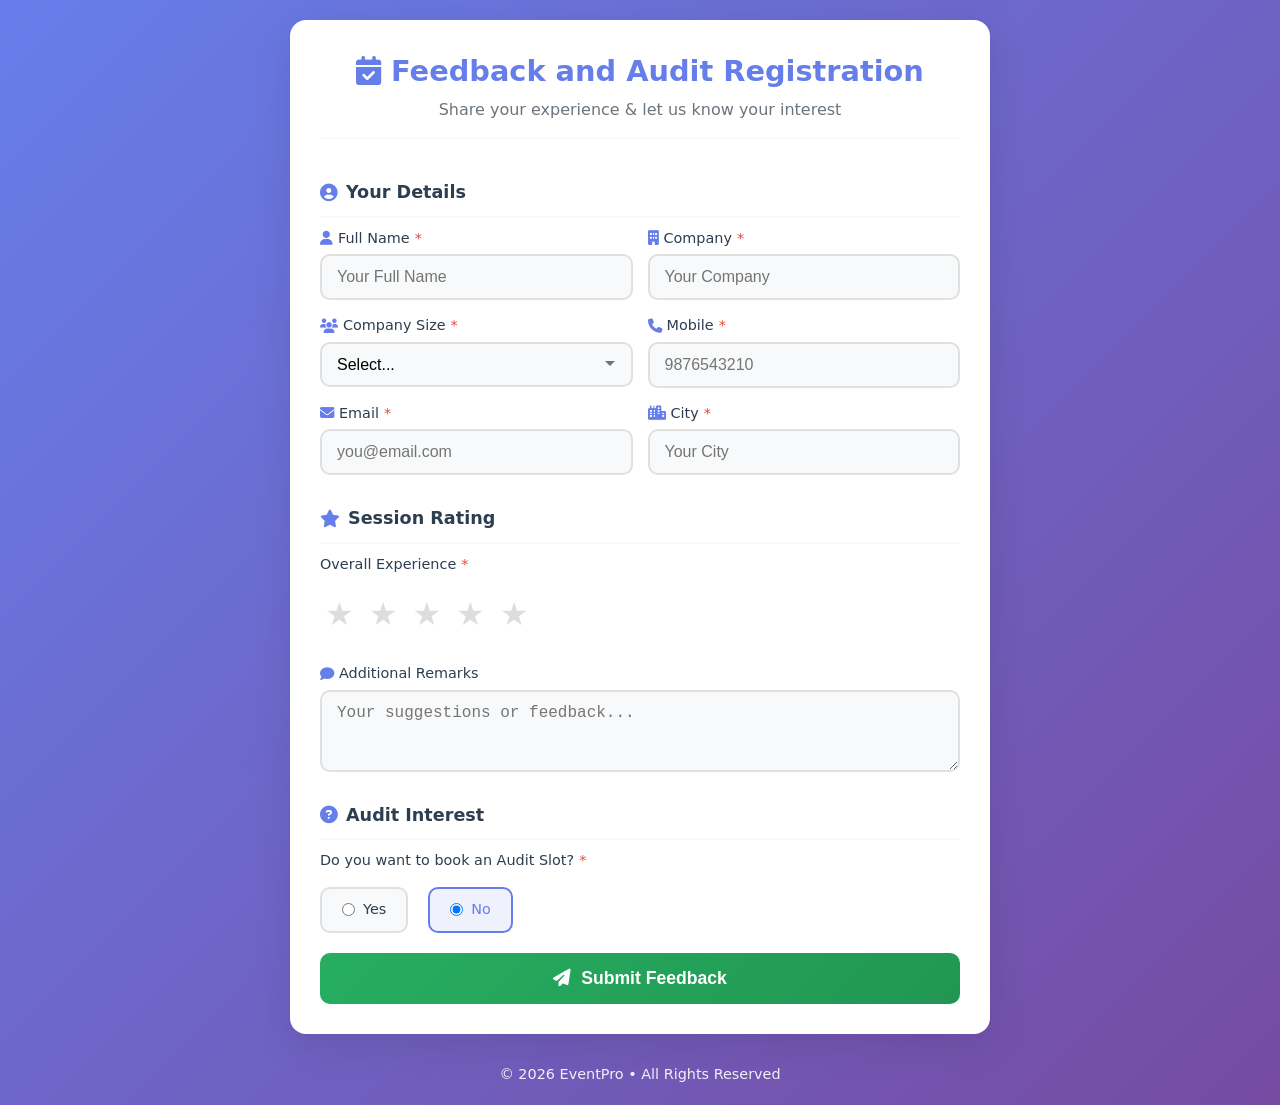
==== commit 6404cc85: "solve the error" ====
--- a/index.html
+++ b/index.html
@@ -9,13 +9,13 @@
 </head>
 <body>
 <div class="form-container">
-<!-- Header -->
 <div class="form-header">
 <h1><i class="fas fa-calendar-check"></i> Feedback and Audit Registration</h1>
 <p class="subtitle">Share your experience & let us know your interest</p>
 </div>
+
 <form id="unifiedForm" class="main-form" novalidate>
-<!-- Section 1: Personal Details -->
+<!-- Personal Details -->
 <div class="section-title"><i class="fas fa-user-circle"></i> Your Details</div>
 <div class="form-row">
 <div class="field">
@@ -55,7 +55,7 @@
 </div>
 </div>
 
-<!-- Section 2: Session Rating -->
+<!-- Session Rating -->
 <div class="section-title"><i class="fas fa-star"></i> Session Rating</div>
 <div class="form-row">
 <div class="field full">
@@ -76,11 +76,11 @@
 </div>
 </div>
 
-<!-- Section 3: Audit Interest (NEW) -->
+<!-- Audit Interest (Yes/No) -->
 <div class="section-title"><i class="fas fa-question-circle"></i> Audit Interest</div>
 <div class="form-row">
 <div class="field full">
-<label>Do you want to book an Schedule Slot ? <span class="req">*</span></label>
+<label>Do you want to book an Audit Slot? <span class="req">*</span></label>
 <div class="radio-group">
 <label class="radio-label">
 <input type="radio" name="want_audit" value="Yes" required> Yes
@@ -105,26 +105,18 @@
 <div class="success-icon"><i class="fas fa-check-circle"></i></div>
 <h3 id="successTitle">Thank You!</h3>
 <p id="successText">Your feedback has been submitted successfully.</p>
-<div id="receiptSection" class="receipt-details hidden">
-<!-- Receipt hidden as no payment -->
-</div>
-<!-- Email Confirmation Message -->
+<div id="receiptSection" class="receipt-details hidden"></div>
+
 <div class="email-confirmation">
 <p><i class="fas fa-envelope"></i> 📧 <strong>Check your email!</strong> We've sent 2 important PDFs to <span id="userEmailDisplay"></span></p>
 </div>
-<!-- Social Media Follow Section -->
+
 <div class="social-follow-section">
 <p class="follow-text">🌟 Follow us for more content & updates:</p>
 <div class="social-icons">
-<a href="https://www.instagram.com/slci.in?igsh=Nm45dzI3eWc0Mm5q" target="_blank" class="social-btn instagram" title="Follow on Instagram">
-<i class="fab fa-instagram"></i> Instagram
-</a>
-<a href="https://www.linkedin.com/company/shakti-legal-compliance-india/" target="_blank" class="social-btn linkedin" title="Connect on LinkedIn">
-<i class="fab fa-linkedin-in"></i> LinkedIn
-</a>
-<a href="https://youtube.com/@shaktilegalcomplianceindia?si=oPeb9C0IcpA9CSh9" target="_blank" class="social-btn youtube" title="Subscribe on YouTube">
-<i class="fab fa-youtube"></i> YouTube
-</a>
+<a href="https://www.instagram.com/slci.in?igsh=Nm45dzI3eWc0Mm5q" target="_blank" class="social-btn instagram"><i class="fab fa-instagram"></i> Instagram</a>
+<a href="https://www.linkedin.com/company/shakti-legal-compliance-india/" target="_blank" class="social-btn linkedin"><i class="fab fa-linkedin-in"></i> LinkedIn</a>
+<a href="https://youtube.com/@shaktilegalcomplianceindia?si=oPeb9C0IcpA9CSh9" target="_blank" class="social-btn youtube"><i class="fab fa-youtube"></i> YouTube</a>
 </div>
 </div>
 <div class="success-actions">
@@ -133,16 +125,9 @@
 </div>
 </div>
 
-<!-- Toast Notification -->
 <div id="toast" class="toast hidden"></div>
-<!-- Loader -->
-<div id="loader" class="loader hidden">
-<div class="spin"></div>
-<p id="loaderText">Processing...</p>
-</div>
-<footer>
-<p>© 2026 EventPro • All Rights Reserved</p>
-</footer>
+<div id="loader" class="loader hidden"><div class="spin"></div><p id="loaderText">Processing...</p></div>
+<footer><p>© 2026 EventPro • All Rights Reserved</p></footer>
 <script src="js/script.js"></script>
 </body>
 </html>
--- a/css/style.css
+++ b/css/style.css
@@ -1,387 +1,133 @@
-/* ===== VARIABLES ===== */
 :root {
---primary: #667eea;
---primary-dark: #5568d3;
---secondary: #764ba2;
---success: #27ae60;
---success-dark: #219653;
---danger: #e74c3c;
---warning: #f39c12;
---dark: #2c3e50;
---light: #f8f9fa;
---gray: #6c757d;
---border: #e0e0e0;
---shadow: 0 10px 40px rgba(0,0,0,0.1);
---radius: 16px;
---radius-sm: 10px;
---transition: all 0.3s ease;
+--primary: #667eea; --primary-dark: #5568d3; --secondary: #764ba2;
+--success: #27ae60; --success-dark: #219653; --danger: #e74c3c;
+--warning: #f39c12; --dark: #2c3e50; --light: #f8f9fa;
+--gray: #6c757d; --border: #e0e0e0; --shadow: 0 10px 40px rgba(0,0,0,0.1);
+--radius: 16px; --radius-sm: 10px; --transition: all 0.3s ease;
 }
-
-/* ===== RESET ===== */
 * { margin: 0; padding: 0; box-sizing: border-box; }
 body {
 font-family: 'Segoe UI', system-ui, sans-serif;
 background: linear-gradient(135deg, #667eea 0%, #764ba2 100%);
-min-height: 100vh;
-display: flex;
-flex-direction: column;
-align-items: center;
-justify-content: center;
-padding: 20px;
-color: var(--dark);
-line-height: 1.5;
+min-height: 100vh; display: flex; flex-direction: column;
+align-items: center; justify-content: center; padding: 20px;
+color: var(--dark); line-height: 1.5;
 }
-
-/* ===== FORM CONTAINER ===== */
 .form-container {
-background: white;
-border-radius: var(--radius);
-box-shadow: var(--shadow);
-width: 100%;
-max-width: 700px;
-padding: 30px;
-animation: slideUp 0.4s ease;
+background: white; border-radius: var(--radius);
+box-shadow: var(--shadow); width: 100%; max-width: 700px;
+padding: 30px; animation: slideUp 0.4s ease;
 }
-@keyframes slideUp {
-from { opacity: 0; transform: translateY(20px); }
-to { opacity: 1; transform: translateY(0); }
-}
-
-/* ===== FORM ELEMENTS ===== */
-.form-header {
-text-align: center;
-margin-bottom: 25px;
-padding-bottom: 15px;
-border-bottom: 2px solid var(--light);
-}
-.form-header h1 {
-color: var(--primary);
-font-size: 1.8rem;
-margin-bottom: 5px;
-}
-.subtitle {
-color: var(--gray);
-font-size: 1rem;
-}
-.section-title {
-font-size: 1.1rem;
-font-weight: 600;
-color: var(--dark);
-padding: 15px 0 10px;
-margin: 15px 0 10px;
-border-bottom: 2px solid var(--light);
-display: flex;
-align-items: center;
-gap: 8px;
-}
+@keyframes slideUp { from { opacity: 0; transform: translateY(20px); } to { opacity: 1; transform: translateY(0); } }
+.form-header { text-align: center; margin-bottom: 25px; padding-bottom: 15px; border-bottom: 2px solid var(--light); }
+.form-header h1 { color: var(--primary); font-size: 1.8rem; margin-bottom: 5px; }
+.subtitle { color: var(--gray); font-size: 1rem; }
+.section-title { font-size: 1.1rem; font-weight: 600; color: var(--dark); padding: 15px 0 10px; margin: 15px 0 10px; border-bottom: 2px solid var(--light); display: flex; align-items: center; gap: 8px; }
 .section-title i { color: var(--primary); }
-.form-row {
-display: grid;
-grid-template-columns: 1fr 1fr;
-gap: 15px;
-margin-bottom: 15px;
-}
+.form-row { display: grid; grid-template-columns: 1fr 1fr; gap: 15px; margin-bottom: 15px; }
 .field { display: flex; flex-direction: column; gap: 5px; }
 .field.full { grid-column: 1 / -1; }
-label {
-font-size: 0.9rem;
-font-weight: 500;
-color: var(--dark);
-display: flex;
-align-items: center;
-gap: 5px;
-}
+label { font-size: 0.9rem; font-weight: 500; color: var(--dark); display: flex; align-items: center; gap: 5px; }
 label i { color: var(--primary); font-size: 0.9rem; }
 .req { color: var(--danger); }
 input, textarea, select {
-padding: 12px 15px;
-border: 2px solid var(--border);
-border-radius: var(--radius-sm);
-font-size: 1rem;
-transition: var(--transition);
-background: var(--light);
-width: 100%;
+padding: 12px 15px; border: 2px solid var(--border);
+border-radius: var(--radius-sm); font-size: 1rem;
+transition: var(--transition); background: var(--light); width: 100%;
 }
 input:focus, textarea:focus, select:focus {
-outline: none;
-border-color: var(--primary);
-background: white;
-box-shadow: 0 0 0 3px rgba(102, 126, 234, 0.1);
+outline: none; border-color: var(--primary);
+background: white; box-shadow: 0 0 0 3px rgba(102, 126, 234, 0.1);
 }
 input.invalid, textarea.invalid { border-color: var(--danger); }
 textarea { resize: vertical; min-height: 80px; }
-
-/* ===== STAR RATING ===== */
-.star-rating {
-display: flex;
-flex-direction: row-reverse;
-justify-content: flex-end;
-gap: 5px;
-padding: 5px 0;
+.star-rating { display: flex; flex-direction: row-reverse; justify-content: flex-end; gap: 5px; padding: 5px 0; }
+.star-rating input { display: none; }
+.star-rating label { font-size: 2rem; color: #ddd; cursor: pointer; transition: var(--transition); padding: 5px; }
+.star-rating label:hover, .star-rating label:hover ~ label, .star-rating input:checked ~ label { color: #ffc107; transform: scale(1.1); }
+.radio-group { display: flex; gap: 20px; margin-top: 10px; }
+.radio-label {
+display: flex; align-items: center; gap: 8px; cursor: pointer;
+font-weight: 500; color: var(--dark); background: var(--light);
+padding: 10px 20px; border-radius: var(--radius-sm);
+border: 2px solid var(--border); transition: var(--transition);
 }
-.star-rating input { display: none; }
-.star-rating label {
-font-size: 2rem;
-color: #ddd;
-cursor: pointer;
-transition: var(--transition);
-padding: 5px;
+.radio-label:hover { border-color: var(--primary); background: white; }
+.radio-label input { width: auto; margin: 0; }
+.radio-label:has(input:checked) {
+border-color: var(--primary); background: rgba(102, 126, 234, 0.1); color: var(--primary);
 }
-.star-rating label:hover,
-.star-rating label:hover ~ label,
-.star-rating input:checked ~ label {
-color: #ffc107;
-transform: scale(1.1);
+.btn-submit, .btn-complete {
+width: 100%; padding: 15px; border: none;
+border-radius: var(--radius-sm); font-size: 1.1rem;
+font-weight: 600; cursor: pointer; display: flex;
+align-items: center; justify-content: center; gap: 10px;
+transition: var(--transition); margin-top: 20px;
 }
-
-/* ===== RADIO GROUP (NEW) ===== */
-.radio-group {
-display: flex;
-gap: 20px;
-margin-top: 10px;
-}
-.radio-label {
-display: flex;
-align-items: center;
-gap: 8px;
-cursor: pointer;
-font-weight: 500;
-color: var(--dark);
-background: var(--light);
-padding: 10px 20px;
-border-radius: var(--radius-sm);
-border: 2px solid var(--border);
-transition: var(--transition);
-}
-.radio-label:hover {
-border-color: var(--primary);
-background: white;
-}
-.radio-label input {
-width: auto;
-margin: 0;
-}
-.radio-label:has(input:checked) {
-border-color: var(--primary);
-background: rgba(102, 126, 234, 0.1);
-color: var(--primary);
-}
-
-/* ===== BUTTONS ===== */
-.btn-submit, .btn-complete {
-width: 100%;
-padding: 15px;
-border: none;
-border-radius: var(--radius-sm);
-font-size: 1.1rem;
-font-weight: 600;
-cursor: pointer;
-display: flex;
-align-items: center;
-justify-content: center;
-gap: 10px;
-transition: var(--transition);
-margin-top: 20px;
-}
-.btn-submit {
-background: linear-gradient(135deg, var(--success), var(--success-dark));
-color: white;
-}
-.btn-submit:hover:not(:disabled) {
-transform: translateY(-2px);
-box-shadow: 0 5px 20px rgba(0,0,0,0.2);
-}
+.btn-submit { background: linear-gradient(135deg, var(--success), var(--success-dark)); color: white; }
+.btn-submit:hover:not(:disabled) { transform: translateY(-2px); box-shadow: 0 5px 20px rgba(0,0,0,0.2); }
 button:disabled { opacity: 0.6; cursor: not-allowed; }
-
-/* ===== SUCCESS MESSAGE ===== */
-.success-message {
-text-align: center;
-padding: 40px 20px;
-animation: fadeIn 0.4s ease;
-}
-.success-icon {
-font-size: 5rem;
-color: var(--success);
-margin-bottom: 20px;
-animation: bounce 0.5s ease;
-}
-@keyframes bounce {
-0%, 100% { transform: scale(1); }
-50% { transform: scale(1.1); }
-}
-.success-message h3 {
-color: var(--dark);
-font-size: 1.8rem;
-margin-bottom: 15px;
-}
-.receipt-details {
-background: var(--light);
-border-radius: var(--radius);
-padding: 20px;
-margin: 20px 0;
-text-align: left;
-border-left: 4px solid var(--success);
-}
-.receipt-details p {
-margin: 10px 0;
-display: flex;
-justify-content: space-between;
-}
-
-/* ===== EMAIL CONFIRMATION ===== */
+.success-message { text-align: center; padding: 40px 20px; animation: fadeIn 0.4s ease; }
+.success-icon { font-size: 5rem; color: var(--success); margin-bottom: 20px; animation: bounce 0.5s ease; }
+@keyframes bounce { 0%, 100% { transform: scale(1); } 50% { transform: scale(1.1); } }
+.success-message h3 { color: var(--dark); font-size: 1.8rem; margin-bottom: 15px; }
+.receipt-details { background: var(--light); border-radius: var(--radius); padding: 20px; margin: 20px 0; text-align: left; border-left: 4px solid var(--success); }
+.receipt-details p { margin: 10px 0; display: flex; justify-content: space-between; }
 .email-confirmation {
 background: linear-gradient(135deg, #e8f5e9, #c8e6c9);
-border: 2px solid var(--success);
-border-radius: var(--radius-sm);
-padding: 15px 20px;
-margin: 20px 0;
-color: var(--dark);
-font-weight: 500;
+border: 2px solid var(--success); border-radius: var(--radius-sm);
+padding: 15px 20px; margin: 20px 0; color: var(--dark); font-weight: 500;
 }
 .email-confirmation i { color: var(--success); margin-right: 8px; }
-
-/* ===== SOCIAL MEDIA SECTION ===== */
-.social-follow-section {
-margin: 25px 0;
-padding: 20px;
-background: linear-gradient(135deg, #f8f9ff, #f0f4ff);
-border-radius: var(--radius);
-border: 1px solid var(--border);
-}
-.follow-text {
-font-size: 1rem;
-color: var(--dark);
-margin-bottom: 15px;
-font-weight: 500;
-}
-.social-icons {
-display: flex;
-gap: 12px;
-justify-content: center;
-flex-wrap: wrap;
-}
+.social-follow-section { margin: 25px 0; padding: 20px; background: linear-gradient(135deg, #f8f9ff, #f0f4ff); border-radius: var(--radius); border: 1px solid var(--border); }
+.follow-text { font-size: 1rem; color: var(--dark); margin-bottom: 15px; font-weight: 500; }
+.social-icons { display: flex; gap: 12px; justify-content: center; flex-wrap: wrap; }
 .social-btn {
-display: inline-flex;
-align-items: center;
-gap: 8px;
-padding: 10px 20px;
-border-radius: 30px;
-text-decoration: none;
-font-weight: 600;
-font-size: 0.95rem;
-transition: var(--transition);
-color: white;
+display: inline-flex; align-items: center; gap: 8px;
+padding: 10px 20px; border-radius: 30px; text-decoration: none;
+font-weight: 600; font-size: 0.95rem; transition: var(--transition); color: white;
 }
 .social-btn i { font-size: 1.1rem; }
-.social-btn.instagram {
-background: linear-gradient(45deg, #f09433, #e6683c, #dc2743, #cc2366, #bc1888);
+.social-btn.instagram { background: linear-gradient(45deg, #f09433, #e6683c, #dc2743, #cc2366, #bc1888); }
+.social-btn.linkedin { background: linear-gradient(135deg, #0077b5, #00a0dc); }
+.social-btn.youtube { background: linear-gradient(135deg, #ff0000, #cc181e); }
+.social-btn:hover { transform: translateY(-3px); box-shadow: 0 5px 20px rgba(0,0,0,0.2); filter: brightness(1.1); }
+.success-actions { display: flex; gap: 15px; justify-content: center; margin-top: 25px; }
+.btn-home {
+padding: 12px 25px; border: none; border-radius: 30px;
+font-size: 1rem; font-weight: 600; cursor: pointer;
+text-decoration: none; display: inline-flex;
+align-items: center; gap: 8px; transition: var(--transition);
+background: var(--primary); color: white;
 }
-.social-btn.linkedin {
-background: linear-gradient(135deg, #0077b5, #00a0dc);
-}
-.social-btn.youtube {
-background: linear-gradient(135deg, #ff0000, #cc181e);
-}
-.social-btn:hover {
-transform: translateY(-3px);
-box-shadow: 0 5px 20px rgba(0,0,0,0.2);
-filter: brightness(1.1);
-}
-
-/* ===== SUCCESS ACTIONS ===== */
-.success-actions {
-display: flex;
-gap: 15px;
-justify-content: center;
-margin-top: 25px;
-}
-.btn-home {
-padding: 12px 25px;
-border: none;
-border-radius: 30px;
-font-size: 1rem;
-font-weight: 600;
-cursor: pointer;
-text-decoration: none;
-display: inline-flex;
-align-items: center;
-gap: 8px;
-transition: var(--transition);
-background: var(--primary);
-color: white;
-}
-.btn-home:hover {
-background: var(--primary-dark);
-transform: translateY(-2px);
-}
-
-/* ===== LOADER ===== */
+.btn-home:hover { background: var(--primary-dark); transform: translateY(-2px); }
 .loader {
-position: fixed;
-top: 0; left: 0;
-width: 100%; height: 100%;
-background: rgba(255,255,255,0.95);
-display: flex;
-flex-direction: column;
-align-items: center;
-justify-content: center;
-z-index: 1000;
-gap: 20px;
-backdrop-filter: blur(5px);
+position: fixed; top: 0; left: 0; width: 100%; height: 100%;
+background: rgba(255,255,255,0.95); display: flex;
+flex-direction: column; align-items: center; justify-content: center;
+z-index: 1000; gap: 20px; backdrop-filter: blur(5px);
 }
 .spin {
-width: 50px; height: 50px;
-border: 4px solid var(--border);
-border-top: 4px solid var(--primary);
-border-radius: 50%;
+width: 50px; height: 50px; border: 4px solid var(--border);
+border-top: 4px solid var(--primary); border-radius: 50%;
 animation: spin 1s linear infinite;
 }
-@keyframes spin {
-0% { transform: rotate(0deg); }
-100% { transform: rotate(360deg); }
+@keyframes spin { 0% { transform: rotate(0deg); } 100% { transform: rotate(360deg); } }
+.toast {
+position: fixed; top: 20px; right: 20px; left: 20px;
+max-width: 400px; margin: 0 auto; background: white;
+color: var(--dark); padding: 15px 20px; border-radius: 10px;
+box-shadow: var(--shadow); z-index: 2000; font-weight: 500;
+border-left: 4px solid var(--primary); animation: slideIn 0.3s ease;
 }
-
-/* ===== TOAST ===== */
-.toast {
-position: fixed;
-top: 20px;
-right: 20px;
-left: 20px;
-max-width: 400px;
-margin: 0 auto;
-background: white;
-color: var(--dark);
-padding: 15px 20px;
-border-radius: 10px;
-box-shadow: var(--shadow);
-z-index: 2000;
-font-weight: 500;
-border-left: 4px solid var(--primary);
-animation: slideIn 0.3s ease;
-}
-@keyframes slideIn {
-from { transform: translateX(100%); opacity: 0; }
-to { transform: translateX(0); opacity: 1; }
-}
-
-/* ===== UTILITIES ===== */
+@keyframes slideIn { from { transform: translateX(100%); opacity: 0; } to { transform: translateX(0); opacity: 1; } }
 .hidden { display: none !important; }
-footer {
-text-align: center;
-color: rgba(255,255,255,0.9);
-margin-top: 30px;
-font-size: 0.9rem;
-}
-/* ===== SELECT DROPDOWN ===== */
+footer { text-align: center; color: rgba(255,255,255,0.9); margin-top: 30px; font-size: 0.9rem; }
 select {
 appearance: none;
 background-image: url("data:image/svg+xml,%3Csvg xmlns='http://www.w3.org/2000/svg' width='12' height='12' viewBox='0 0 12 12'%3E%3Cpath fill='%236c757d' d='M6 8L1 3h10z'/%3E%3C/svg%3E");
-background-repeat: no-repeat;
-background-position: right 15px center;
-padding-right: 35px;
+background-repeat: no-repeat; background-position: right 15px center; padding-right: 35px;
 }
-
-/* ===== RESPONSIVE ===== */
 @media (max-width: 600px) {
 body { padding: 10px; }
 .form-container { padding: 20px; }
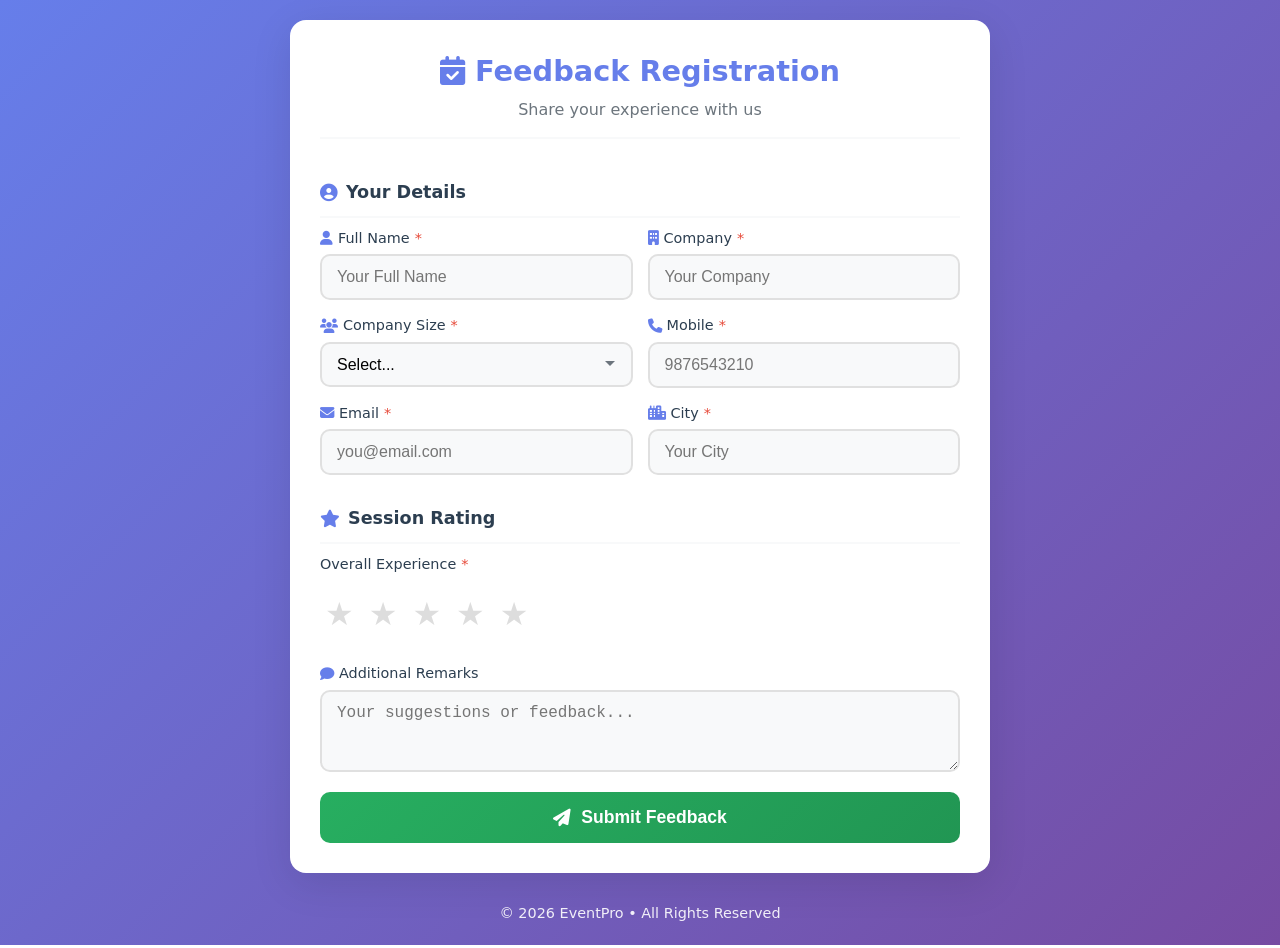
==== commit 8d7ed1e9: "new form" ====
--- a/index.html
+++ b/index.html
@@ -3,130 +3,132 @@
 <head>
 <meta charset="UTF-8">
 <meta name="viewport" content="width=device-width, initial-scale=1.0, maximum-scale=1.0, user-scalable=no">
-<title>Event Registration - EventPro</title>
+<title>Feedback Registration - EventPro</title>
 <link rel="stylesheet" href="css/style.css">
 <link rel="stylesheet" href="https://cdnjs.cloudflare.com/ajax/libs/font-awesome/6.4.0/css/all.min.css">
 </head>
 <body>
 <div class="form-container">
-<div class="form-header">
-<h1><i class="fas fa-calendar-check"></i> Feedback and Audit Registration</h1>
-<p class="subtitle">Share your experience & let us know your interest</p>
-</div>
+  <div class="form-header">
+    <h1><i class="fas fa-calendar-check"></i> Feedback Registration</h1>
+    <p class="subtitle">Share your experience with us</p>
+  </div>
 
-<form id="unifiedForm" class="main-form" novalidate>
-<!-- Personal Details -->
-<div class="section-title"><i class="fas fa-user-circle"></i> Your Details</div>
-<div class="form-row">
-<div class="field">
-<label for="name"><i class="fas fa-user"></i> Full Name <span class="req">*</span></label>
-<input type="text" id="name" name="name" placeholder="Your Full Name" required>
-</div>
-<div class="field">
-<label for="company"><i class="fas fa-building"></i> Company <span class="req">*</span></label>
-<input type="text" id="company" name="company" placeholder="Your Company" required>
-</div>
-</div>
-<div class="form-row">
-<div class="field">
-<label for="employees"><i class="fas fa-users"></i> Company Size <span class="req">*</span></label>
-<select id="employees" name="employees" required>
-<option value="">Select...</option>
-<option value="1-10">1-10 Employees</option>
-<option value="11-50">11-50 Employees</option>
-<option value="51-200">51-200 Employees</option>
-<option value="201-500">201-500 Employees</option>
-<option value="500+">500+ Employees</option>
-</select>
-</div>
-<div class="field">
-<label for="phone"><i class="fas fa-phone"></i> Mobile <span class="req">*</span></label>
-<input type="tel" id="phone" name="phone" placeholder="9876543210" pattern="[6-9][0-9]{9}" required>
-</div>
-</div>
-<div class="form-row">
-<div class="field">
-<label for="email"><i class="fas fa-envelope"></i> Email <span class="req">*</span></label>
-<input type="email" id="email" name="email" placeholder="you@email.com" required>
-</div>
-<div class="field">
-<label for="city"><i class="fas fa-city"></i> City <span class="req">*</span></label>
-<input type="text" id="city" name="city" placeholder="Your City" required>
-</div>
-</div>
+  <form id="unifiedForm" class="main-form" novalidate>
+    <!-- Personal Details -->
+    <div class="section-title"><i class="fas fa-user-circle"></i> Your Details</div>
+    
+    <div class="form-row">
+      <div class="field">
+        <label for="name"><i class="fas fa-user"></i> Full Name <span class="req">*</span></label>
+        <input type="text" id="name" name="name" placeholder="Your Full Name" required autocomplete="name">
+      </div>
+      <div class="field">
+        <label for="company"><i class="fas fa-building"></i> Company <span class="req">*</span></label>
+        <input type="text" id="company" name="company" placeholder="Your Company" required autocomplete="organization">
+      </div>
+    </div>
+    
+    <div class="form-row">
+      <div class="field">
+        <label for="employees"><i class="fas fa-users"></i> Company Size <span class="req">*</span></label>
+        <select id="employees" name="employees" required>
+          <option value="">Select...</option>
+          <option value="1-10">1-10 Employees</option>
+          <option value="11-50">11-50 Employees</option>
+          <option value="51-200">51-200 Employees</option>
+          <option value="201-500">201-500 Employees</option>
+          <option value="500+">500+ Employees</option>
+        </select>
+      </div>
+      <div class="field">
+        <label for="phone"><i class="fas fa-phone"></i> Mobile <span class="req">*</span></label>
+        <input type="tel" id="phone" name="phone" placeholder="9876543210" pattern="[6-9][0-9]{9}" required autocomplete="tel">
+      </div>
+    </div>
+    
+    <div class="form-row">
+      <div class="field">
+        <label for="email"><i class="fas fa-envelope"></i> Email <span class="req">*</span></label>
+        <input type="email" id="email" name="email" placeholder="you@email.com" required autocomplete="email">
+      </div>
+      <div class="field">
+        <label for="city"><i class="fas fa-city"></i> City <span class="req">*</span></label>
+        <input type="text" id="city" name="city" placeholder="Your City" required autocomplete="address-level2">
+      </div>
+    </div>
 
-<!-- Session Rating -->
-<div class="section-title"><i class="fas fa-star"></i> Session Rating</div>
-<div class="form-row">
-<div class="field full">
-<label>Overall Experience <span class="req">*</span></label>
-<div class="star-rating" id="starRating">
-<input type="radio" id="star5" name="rating" value="5"><label for="star5">★</label>
-<input type="radio" id="star4" name="rating" value="4"><label for="star4">★</label>
-<input type="radio" id="star3" name="rating" value="3"><label for="star3">★</label>
-<input type="radio" id="star2" name="rating" value="2"><label for="star2">★</label>
-<input type="radio" id="star1" name="rating" value="1" required><label for="star1">★</label>
-</div>
-</div>
-</div>
-<div class="form-row">
-<div class="field full">
-<label for="remarks"><i class="fas fa-comment"></i> Additional Remarks</label>
-<textarea id="remarks" name="remarks" rows="3" placeholder="Your suggestions or feedback..."></textarea>
-</div>
-</div>
+    <!-- Session Rating -->
+    <div class="section-title"><i class="fas fa-star"></i> Session Rating</div>
+    <div class="form-row">
+      <div class="field full">
+        <label>Overall Experience <span class="req">*</span></label>
+        <div class="star-rating" id="starRating" role="radiogroup" aria-label="Rating">
+          <input type="radio" id="star5" name="rating" value="5"><label for="star5" title="5 stars">★</label>
+          <input type="radio" id="star4" name="rating" value="4"><label for="star4" title="4 stars">★</label>
+          <input type="radio" id="star3" name="rating" value="3"><label for="star3" title="3 stars">★</label>
+          <input type="radio" id="star2" name="rating" value="2"><label for="star2" title="2 stars">★</label>
+          <input type="radio" id="star1" name="rating" value="1" required><label for="star1" title="1 star">★</label>
+        </div>
+      </div>
+    </div>
+    
+    <div class="form-row">
+      <div class="field full">
+        <label for="remarks"><i class="fas fa-comment"></i> Additional Remarks</label>
+        <textarea id="remarks" name="remarks" rows="3" placeholder="Your suggestions or feedback..."></textarea>
+      </div>
+    </div>
 
-<!-- Audit Interest (Yes/No) -->
-<div class="section-title"><i class="fas fa-question-circle"></i> Audit Interest</div>
-<div class="form-row">
-<div class="field full">
-<label>Do you want to book an Audit Slot? <span class="req">*</span></label>
-<div class="radio-group">
-<label class="radio-label">
-<input type="radio" name="want_audit" value="Yes" required> Yes
-</label>
-<label class="radio-label">
-<input type="radio" name="want_audit" value="No" checked> No
-</label>
-</div>
-</div>
-</div>
+    <!-- Submit Button -->
+    <div class="form-actions">
+      <button type="submit" id="submitBtn" class="btn-submit">
+        <i class="fas fa-paper-plane"></i> <span id="btnText">Submit Feedback</span>
+      </button>
+    </div>
+  </form>
 
-<!-- Submit Button -->
-<div class="form-actions">
-<button type="submit" id="submitBtn" class="btn-submit">
-<i class="fas fa-paper-plane"></i> <span id="btnText">Submit Feedback</span>
-</button>
-</div>
-</form>
+  <!-- Success Message -->
+  <div id="successMsg" class="success-message hidden">
+    <div class="success-icon"><i class="fas fa-check-circle"></i></div>
+    <h3 id="successTitle">Thank You!</h3>
+    <p id="successText">Your feedback has been submitted successfully.</p>
+    
+    <div class="email-confirmation">
+      <p><i class="fas fa-envelope"></i> 📧 <strong>Check your email!</strong><br>
+      We've sent 2 important PDFs to <span id="userEmailDisplay"></span></p>
+      <p class="email-note" style="font-size:0.85rem; color:#666; margin-top:8px;">
+        <i class="fas fa-info-circle"></i> Didn't receive it? Check spam folder or contact support.
+      </p>
+    </div>
 
-<!-- Success Message -->
-<div id="successMsg" class="success-message hidden">
-<div class="success-icon"><i class="fas fa-check-circle"></i></div>
-<h3 id="successTitle">Thank You!</h3>
-<p id="successText">Your feedback has been submitted successfully.</p>
-<div id="receiptSection" class="receipt-details hidden"></div>
-
-<div class="email-confirmation">
-<p><i class="fas fa-envelope"></i> 📧 <strong>Check your email!</strong> We've sent 2 important PDFs to <span id="userEmailDisplay"></span></p>
-</div>
-
-<div class="social-follow-section">
-<p class="follow-text">🌟 Follow us for more content & updates:</p>
-<div class="social-icons">
-<a href="https://www.instagram.com/slci.in?igsh=Nm45dzI3eWc0Mm5q" target="_blank" class="social-btn instagram"><i class="fab fa-instagram"></i> Instagram</a>
-<a href="https://www.linkedin.com/company/shakti-legal-compliance-india/" target="_blank" class="social-btn linkedin"><i class="fab fa-linkedin-in"></i> LinkedIn</a>
-<a href="https://youtube.com/@shaktilegalcomplianceindia?si=oPeb9C0IcpA9CSh9" target="_blank" class="social-btn youtube"><i class="fab fa-youtube"></i> YouTube</a>
-</div>
-</div>
-<div class="success-actions">
-<a href="index.html" class="btn-home"><i class="fas fa-home"></i> Back to Home</a>
-</div>
-</div>
+    <div class="social-follow-section">
+      <p class="follow-text">🌟 Follow us for more content & updates:</p>
+      <div class="social-icons">
+        <a href="https://www.instagram.com/slci.in?igsh=Nm45dzI3eWc0Mm5q" target="_blank" rel="noopener" class="social-btn instagram">
+          <i class="fab fa-instagram"></i> Instagram
+        </a>
+        <a href="https://www.linkedin.com/company/shakti-legal-compliance-india/" target="_blank" rel="noopener" class="social-btn linkedin">
+          <i class="fab fa-linkedin-in"></i> LinkedIn
+        </a>
+        <a href="https://youtube.com/@shaktilegalcomplianceindia?si=oPeb9C0IcpA9CSh9" target="_blank" rel="noopener" class="social-btn youtube">
+          <i class="fab fa-youtube"></i> YouTube
+        </a>
+      </div>
+    </div>
+    
+    <div class="success-actions">
+      <a href="index.html" class="btn-home"><i class="fas fa-home"></i> Back to Home</a>
+    </div>
+  </div>
 </div>
 
 <div id="toast" class="toast hidden"></div>
-<div id="loader" class="loader hidden"><div class="spin"></div><p id="loaderText">Processing...</p></div>
+<div id="loader" class="loader hidden">
+  <div class="spin"></div>
+  <p id="loaderText">Processing...</p>
+</div>
+
 <footer><p>© 2026 EventPro • All Rights Reserved</p></footer>
 <script src="js/script.js"></script>
 </body>
